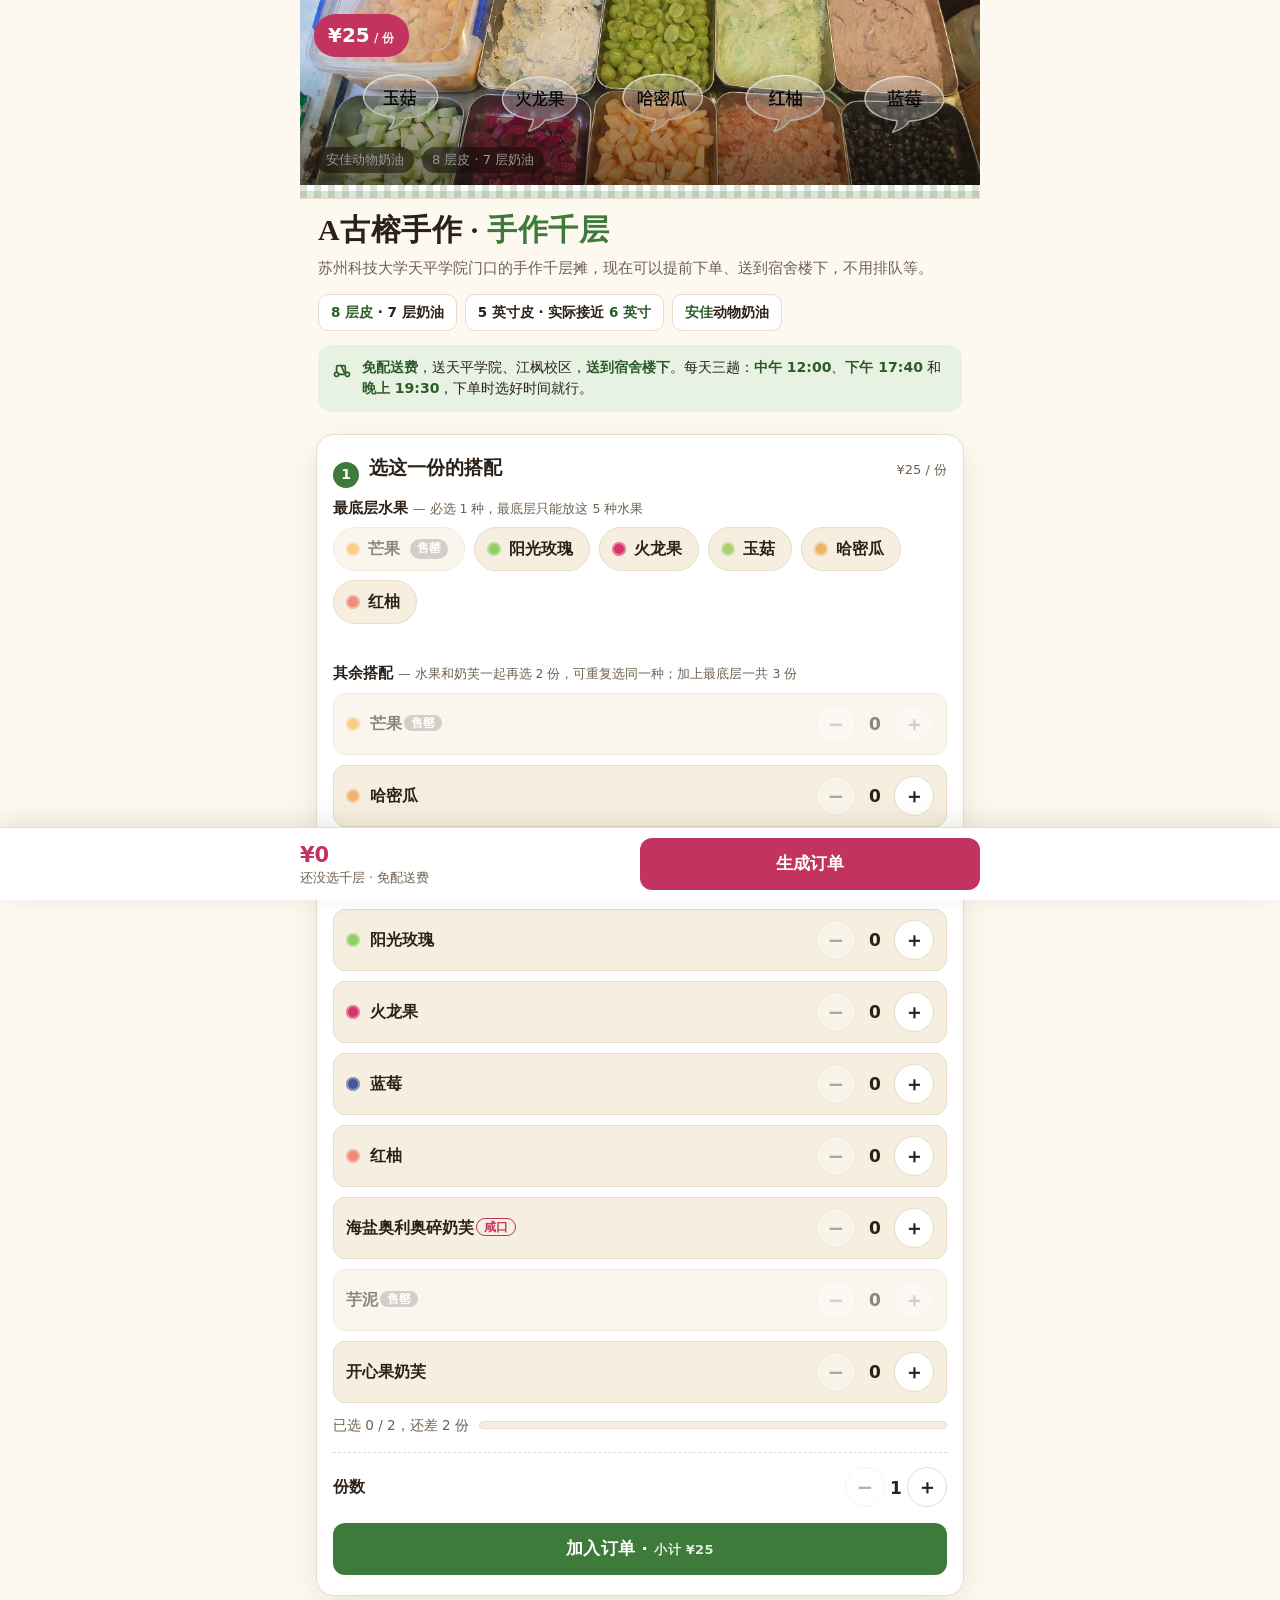
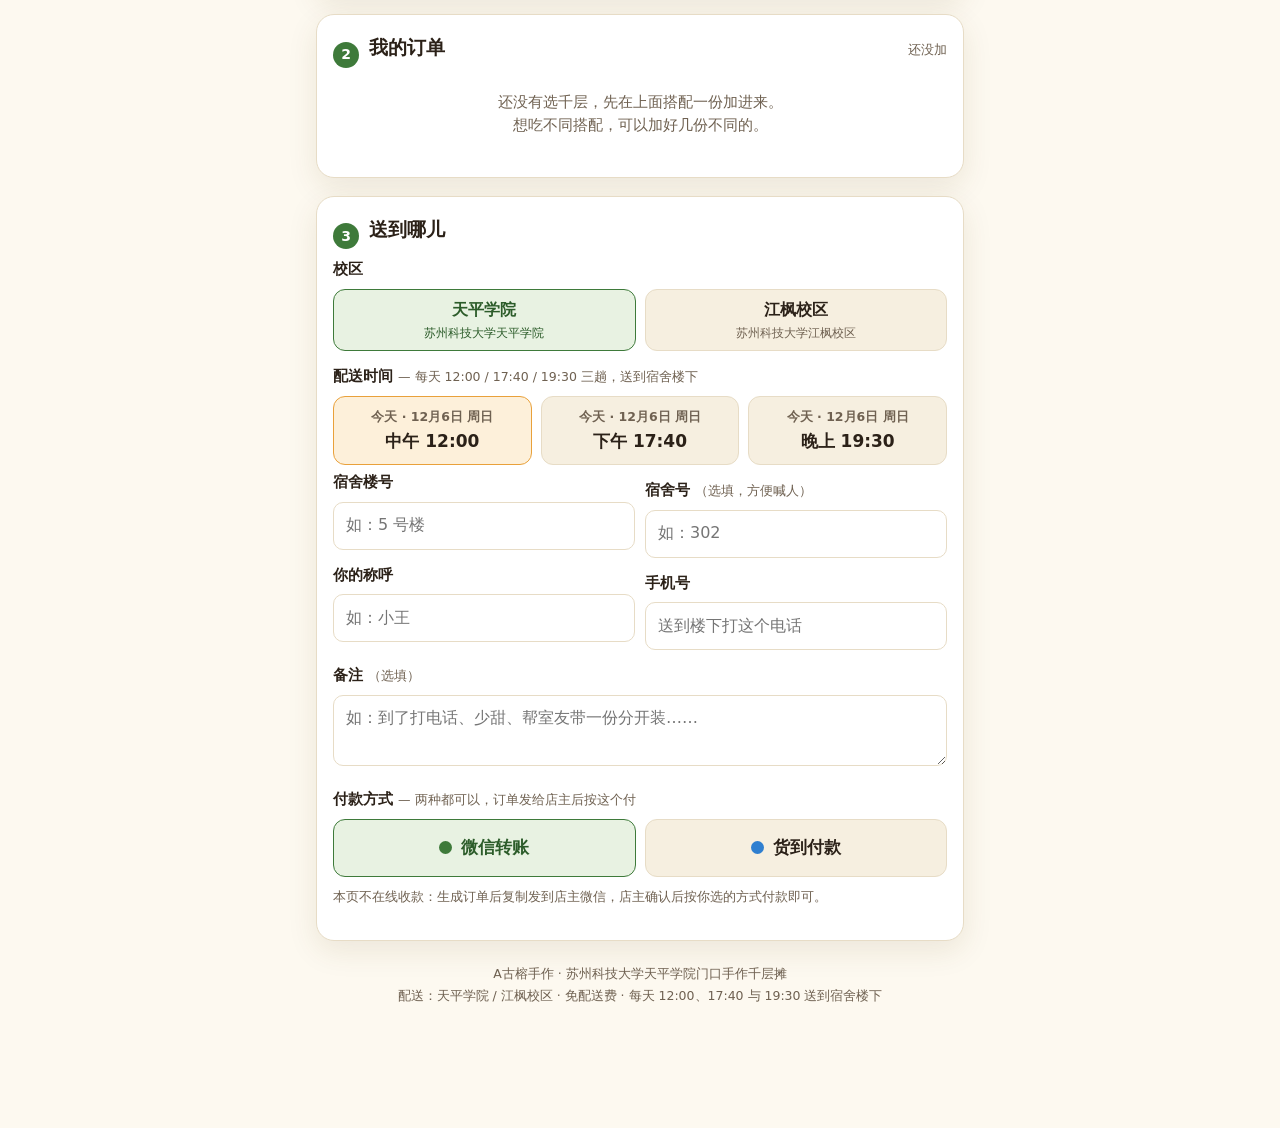
==== index.html @ adf157c0 "芋泥售罄" ====
<!doctype html>
<html lang="zh-CN">
<head>
<meta charset="utf-8" />
<meta name="viewport" content="width=device-width, initial-scale=1, viewport-fit=cover" />
<meta name="color-scheme" content="light dark" />
<link rel="icon" href="data:," />
<title>A古手作点餐</title>
<style>
:root{
--bg:#fdf9f0;
--surface:#ffffff;
--surface-2:#f6efe0;
--ink:#2b2118;
--ink-soft:#6f6151;
--line:#e7dcc6;
--green:#3e7a3a;
--green-deep:#2c5c2a;
--green-soft:#e8f2e2;
--gold:#e9a13b;
--gold-soft:#fdf0da;
--berry:#c2335f;
--danger:#c0392b;
--danger-soft:#fdecea;
--shadow:0 10px 30px rgba(90,64,20,.10);
--radius:14px;
}
@media (prefers-color-scheme: dark){
:root{
--bg:#171310;
--surface:#221c17;
--surface-2:#2a231c;
--ink:#f3ead9;
--ink-soft:#b8a88f;
--line:#3d332a;
--green:#7cb874;
--green-deep:#a5d69d;
--green-soft:#24351f;
--gold:#eeb154;
--gold-soft:#3a2d16;
--berry:#e56b92;
--danger:#ff8a7a;
--danger-soft:#3d1f1a;
--shadow:0 10px 30px rgba(0,0,0,.45);
}
}
*{box-sizing:border-box}
html{scroll-behavior:smooth}
body{
margin:0;background:var(--bg);color:var(--ink);
font-family:"PingFang SC","Hiragino Sans GB","Microsoft YaHei",system-ui,-apple-system,"Segoe UI",sans-serif;
line-height:1.55;-webkit-font-smoothing:antialiased;
}
button,[role="button"],select,input,textarea{font:inherit;color:inherit}
button,[role="button"],select,input:not([type="checkbox"],[type="radio"]){min-height:2.75rem}
.wrap{max-width:680px;margin:0 auto;padding:0 16px 120px}

/* ---------- Hero ---------- */
.hero{margin:0 -16px 0;position:relative}
.hero img{display:block;width:100%;height:185px;object-fit:cover;object-position:center 62%}
.hero .shade{position:absolute;inset:auto 0 0 0;height:120px;background:linear-gradient(to top,rgba(20,14,6,.55),transparent)}
.hero .price-tag{
position:absolute;top:14px;left:14px;background:var(--berry);color:#fff;
font-weight:800;font-size:20px;padding:6px 14px;border-radius:999px;box-shadow:var(--shadow);
}
.hero .price-tag small{font-size:12px;font-weight:600;opacity:.9}
.hero figcaption{
position:absolute;left:16px;right:16px;bottom:12px;color:#fff;font-size:13px;
display:flex;gap:8px;flex-wrap:wrap;
}
.hero figcaption span{background:rgba(20,14,6,.55);padding:3px 10px;border-radius:999px;backdrop-filter:blur(2px)}
.gingham{
height:14px;margin:0 -16px;
background:
repeating-linear-gradient(0deg,rgba(62,122,58,.20) 0 7px,transparent 7px 14px),
repeating-linear-gradient(90deg,rgba(62,122,58,.20) 0 7px,transparent 7px 14px),
var(--surface);
border-bottom:1px solid var(--line);
}
@media (prefers-color-scheme: dark){
.gingham{background:
repeating-linear-gradient(0deg,rgba(124,184,116,.16) 0 7px,transparent 7px 14px),
repeating-linear-gradient(90deg,rgba(124,184,116,.16) 0 7px,transparent 7px 14px),
var(--surface)}
}
.title-block{padding:12px 2px 4px}
h1{
margin:0;font-size:30px;letter-spacing:.02em;line-height:1.25;
font-family:"Songti SC","STSong","Noto Serif SC",serif;font-weight:900;
}
h1 .accent{color:var(--green)}
.subtitle{margin:8px 0 0;color:var(--ink-soft);font-size:15px}
.spec-row{display:flex;flex-wrap:wrap;gap:8px;margin-top:14px}
.spec{
background:var(--surface);border:1px solid var(--line);border-radius:10px;
padding:7px 12px;font-size:13.5px;font-weight:600;
}
.spec b{color:var(--green-deep)}
.delivery-note{
margin-top:14px;background:var(--green-soft);border-radius:var(--radius);
padding:12px 14px;font-size:14px;display:flex;gap:10px;align-items:flex-start;
}
.delivery-note svg{flex:none;margin-top:2px}
.delivery-note b{color:var(--green-deep)}

/* ---------- Steps ---------- */
section.step{
background:var(--surface);border:1px solid var(--line);border-radius:18px;
padding:18px 16px 20px;margin-top:18px;box-shadow:var(--shadow);
}
.step-head{display:flex;align-items:baseline;gap:10px;margin-bottom:4px}
.step-no{
flex:none;width:26px;height:26px;border-radius:50%;background:var(--green);color:#fff;
font-size:14px;font-weight:800;display:inline-flex;align-items:center;justify-content:center;
transform:translateY(5px);
}
@media (prefers-color-scheme: dark){.step-no{color:#14210f}}
h2{margin:0;font-size:19px;font-weight:800}
.step-head .hint{margin-left:auto;font-size:13px;color:var(--ink-soft);white-space:nowrap}
.step-head .hint.done{color:var(--green-deep);font-weight:700}
.step-desc{margin:2px 0 12px;color:var(--ink-soft);font-size:13.5px}

.chip-grid{display:flex;flex-wrap:wrap;gap:9px}
.chip{
display:inline-flex;align-items:center;gap:8px;min-height:44px;
padding:8px 16px 8px 12px;border-radius:999px;cursor:pointer;
background:var(--surface-2);border:1.5px solid var(--line);
font-size:15.5px;font-weight:600;transition:border-color.15s,background.15s;
}
.chip .dot{width:14px;height:14px;border-radius:50%;flex:none;box-shadow:inset 0 0 0 2px rgba(255,255,255,.35)}
.naifu-row .dot{width:14px;height:14px;border-radius:50%;flex:none;box-shadow:inset 0 0 0 2px rgba(255,255,255,.35)}
#builder .field + .field{margin-top:38px}
.chip[aria-pressed="true"]{background:var(--green-soft);border-color:var(--green);color:var(--green-deep)}
.chip:focus-visible,.seg button:focus-visible,.slot-card:focus-visible,.pay-card:focus-visible{outline:2.5px solid var(--gold);outline-offset:2px}

.naifu-list{display:flex;flex-direction:column;gap:10px}
.naifu-row{
display:flex;align-items:center;gap:10px;background:var(--surface-2);
border:1px solid var(--line);border-radius:12px;padding:10px 12px;
}
.naifu-row .nm{font-size:15.5px;font-weight:700}
.naifu-row .tag{
font-size:11.5px;font-weight:700;color:var(--berry);border:1px solid var(--berry);
border-radius:999px;padding:1px 7px;margin-left:2px;vertical-align:2px;
}
.naifu-row.sold-out{opacity:.55}
.naifu-row .soldout-tag{
font-size:11.5px;font-weight:700;color:#fff;background:#b0a89c;
border-radius:999px;padding:1px 7px;margin-left:2px;vertical-align:2px;
}
.chip.sold-out{opacity:.55;cursor:not-allowed}
.chip .soldout-tag{
font-size:11.5px;font-weight:700;color:#fff;background:#b0a89c;
border-radius:999px;padding:1px 7px;margin-left:2px;vertical-align:2px;
}
.naifu-row .stepper{margin-left:auto;display:flex;align-items:center;gap:4px}
.stepper button{
width:40px;height:40px;min-height:40px;border-radius:50%;border:1.5px solid var(--line);
background:var(--surface);font-size:20px;font-weight:700;line-height:1;cursor:pointer;
display:inline-flex;align-items:center;justify-content:center;padding:0;
}
.stepper button:not(:disabled):active{background:var(--green-soft)}
.stepper button:disabled{opacity:.35;cursor:not-allowed}
.stepper .cnt{min-width:30px;text-align:center;font-size:17px;font-weight:800}
.naifu-progress{display:flex;align-items:center;gap:10px;margin-top:12px;font-size:13.5px;color:var(--ink-soft)}
.naifu-progress .bar{flex:1;height:8px;border-radius:99px;background:var(--surface-2);border:1px solid var(--line);overflow:hidden}
.naifu-progress .bar i{display:block;height:100%;width:0;background:var(--green);transition:width.2s}
.naifu-progress.done{color:var(--green-deep);font-weight:700}

.qty-row{display:flex;align-items:center;gap:12px;margin-top:16px;padding-top:14px;border-top:1px dashed var(--line)}
.qty-row .lbl{font-size:15.5px;font-weight:700}
.qty-row .stepper{margin-left:auto}
.add-btn{
width:100%;margin-top:16px;min-height:52px;border:none;border-radius:12px;cursor:pointer;
background:var(--green);color:#fff;font-size:16.5px;font-weight:800;letter-spacing:.02em;
}
@media (prefers-color-scheme: dark){.add-btn{color:#14210f}}
.add-btn:active{filter:brightness(.94)}
.add-btn .sub{font-size:13px;font-weight:600;opacity:.85}

/* cart */
.cart-empty{color:var(--ink-soft);font-size:14.5px;text-align:center;padding:14px 0 6px}
.cart-item{border:1px solid var(--line);border-radius:12px;padding:12px 12px 10px;margin-top:10px;background:var(--surface-2)}
.cart-item .ci-top{display:flex;gap:8px;align-items:flex-start}
.cart-item .ci-name{font-weight:800;font-size:15.5px}
.cart-item .ci-price{margin-left:auto;font-weight:800;color:var(--berry);white-space:nowrap}
.cart-item .ci-detail{font-size:13.5px;color:var(--ink-soft);margin-top:3px}
.cart-item .ci-detail b{color:var(--ink);font-weight:600}
.cart-item .ci-actions{display:flex;align-items:center;gap:6px;margin-top:10px}
.cart-item .stepper button{width:36px;height:36px;min-height:36px;font-size:18px}
.cart-item .stepper .cnt{min-width:26px;font-size:15px}
.remove-btn{
margin-left:auto;background:none;border:none;color:var(--danger);font-size:14px;font-weight:600;
cursor:pointer;min-height:40px;padding:4px 8px;
}
.cart-total{
display:flex;justify-content:space-between;align-items:baseline;margin-top:14px;
padding-top:12px;border-top:1px dashed var(--line);font-size:15px;
}
.cart-total .amt{font-size:22px;font-weight:900;color:var(--berry)}
.cart-total .free{font-size:12.5px;color:var(--green-deep);font-weight:700}

/* delivery form */
.field{margin-top:14px}
.field:first-of-type{margin-top:6px}
.field label,.field .flabel{display:block;font-size:14.5px;font-weight:700;margin-bottom:8px}
.field label .opt,.field .flabel .opt{color:var(--ink-soft);font-weight:500;font-size:12.5px}
.seg{display:grid;grid-template-columns:1fr 1fr;gap:9px}
.seg button{
min-height:52px;border-radius:12px;border:1.5px solid var(--line);background:var(--surface-2);
font-size:16px;font-weight:700;cursor:pointer;padding:8px 6px;
}
.seg button .small{display:block;font-size:12px;font-weight:500;color:var(--ink-soft);margin-top:1px}
.seg button[aria-pressed="true"]{background:var(--green-soft);border-color:var(--green);color:var(--green-deep)}
.seg button[aria-pressed="true"] .small{color:var(--green-deep)}
.slot-grid{display:grid;grid-template-columns:repeat(3,1fr);gap:9px}
@media (max-width:430px){.slot-grid{grid-template-columns:1fr 1fr}}
.slot-card{
border:1.5px solid var(--line);background:var(--surface-2);border-radius:12px;cursor:pointer;
padding:10px 8px;min-height:64px;text-align:center;
}
.slot-card .d{display:block;font-size:12.5px;color:var(--ink-soft);font-weight:600}
.slot-card .t{display:block;font-size:17px;font-weight:800;margin-top:2px}
.slot-card[aria-pressed="true"]{background:var(--gold-soft);border-color:var(--gold);color:var(--ink)}
.slot-card[aria-pressed="true"] .d{color:var(--ink-soft)}
.two-col{display:grid;grid-template-columns:1fr 1fr;gap:10px}
@media (max-width:430px){.two-col{grid-template-columns:1fr}}
input[type="text"],input[type="tel"],textarea{
width:100%;border:1.5px solid var(--line);border-radius:10px;background:var(--surface);
padding:10px 12px;font-size:16px;min-height:48px;
}
textarea{min-height:64px;resize:vertical}
input:focus,textarea:focus{outline:2.5px solid var(--gold);outline-offset:1px;border-color:var(--gold)}
.pay-grid{display:grid;grid-template-columns:1fr 1fr;gap:9px}
.pay-card{
border:1.5px solid var(--line);background:var(--surface-2);border-radius:12px;cursor:pointer;
min-height:58px;display:flex;align-items:center;justify-content:center;gap:9px;
font-size:16.5px;font-weight:800;padding:10px 6px;
}
.pay-card .pdot{width:13px;height:13px;border-radius:50%;flex:none}
.pay-card[aria-pressed="true"]{border-color:var(--green);background:var(--green-soft);color:var(--green-deep)}
.pay-note{margin-top:10px;font-size:13px;color:var(--ink-soft)}

.error{
display:none;margin-top:12px;background:var(--danger-soft);color:var(--danger);
border-radius:10px;padding:10px 12px;font-size:14px;font-weight:600;
}
.error.show{display:block}

/* ---------- Sticky bar ---------- */
.sticky-bar{
position:fixed;left:0;right:0;bottom:0;z-index:20;
background:var(--surface);border-top:1px solid var(--line);
padding:10px 16px calc(10px + env(safe-area-inset-bottom));
box-shadow:0 -6px 24px rgba(60,40,10,.10);
}
.sticky-in{max-width:680px;margin:0 auto;display:flex;align-items:center;gap:14px}
.sticky-in .sum{line-height:1.3}
.sticky-in .sum .amt{font-size:21px;font-weight:900;color:var(--berry)}
.sticky-in .sum .cnt{font-size:12.5px;color:var(--ink-soft);display:block}
.order-btn{
margin-left:auto;flex:1;max-width:340px;min-height:52px;border:none;border-radius:12px;cursor:pointer;
background:var(--berry);color:#fff;font-size:16.5px;font-weight:800;
}
.order-btn:active{filter:brightness(.93)}

/* ---------- Result ---------- */
.result{
display:none;margin-top:18px;background:var(--surface);border:2px solid var(--green);
border-radius:18px;padding:18px 16px 20px;box-shadow:var(--shadow);
}
.result.show{display:block}
.result h2{color:var(--green-deep)}
.result .ok-line{font-size:14.5px;color:var(--ink-soft);margin:6px 0 12px}
.result .ok-line b{color:var(--ink)}
.order-text{
width:100%;border:1.5px dashed var(--line);border-radius:12px;background:var(--surface-2);
padding:14px;font-size:14.5px;line-height:1.7;white-space:pre-wrap;word-break:break-all;
font-family:inherit;min-height:200px;
}
.copy-btn{
width:100%;margin-top:14px;min-height:52px;border:none;border-radius:12px;cursor:pointer;
background:var(--green);color:#fff;font-size:16.5px;font-weight:800;
}
@media (prefers-color-scheme: dark){.copy-btn{color:#14210f}}
.copy-btn.copied{background:var(--green-deep)}
.again-btn{
width:100%;margin-top:9px;min-height:48px;border-radius:12px;cursor:pointer;
background:none;border:1.5px solid var(--line);font-size:15px;font-weight:700;color:var(--ink-soft);
}
.toast{
position:fixed;left:50%;bottom:96px;transform:translateX(-50%) translateY(16px);z-index:40;
background:var(--ink);color:var(--bg);font-size:14.5px;font-weight:700;
padding:10px 20px;border-radius:999px;opacity:0;pointer-events:none;transition:opacity.2s,transform.2s;
max-width:88vw;text-align:center;
}
.toast.show{opacity:1;transform:translateX(-50%) translateY(0)}
footer{margin-top:22px;text-align:center;color:var(--ink-soft);font-size:12.5px;line-height:1.8}
</style>
</head>
<body>
<div class="wrap">
<!-- Hero -->
<figure class="hero" style="margin-top:0">
<img src="[data-uri]" alt="摊位上的水果和三种奶芙：芒果、哈密瓜、玉菇、阳光玫瑰、火龙果、蓝莓、红柚，以及海盐奥利奥碎奶芙、芋泥、开心果奶芙" />
<span class="price-tag">¥25<small> / 份</small></span>
<figcaption>
<span>安佳动物奶油</span><span>8 层皮 · 7 层奶油</span>
</figcaption>
<div class="shade"></div>
</figure>
<div class="gingham" aria-hidden="true"></div>

<div class="title-block">
<h1>A古榕手作 · <span class="accent">手作千层</span></h1>
<p class="subtitle">苏州科技大学天平学院门口的手作千层摊，现在可以提前下单、送到宿舍楼下，不用排队等。</p>
<div class="spec-row">
<span class="spec"><b>8 层皮</b> · 7 层奶油</span>
<span class="spec">5 英寸皮 · 实际接近 <b>6 英寸</b></span>
<span class="spec"><b>安佳</b>动物奶油</span>
</div>
<div class="delivery-note">
<svg width="20" height="20" viewBox="0 0 24 24" fill="none" stroke="var(--green-deep)" stroke-width="2" stroke-linecap="round" stroke-linejoin="round" aria-hidden="true"><path d="M5.5 21a2.5 2.5 0 1 0 0-5 2.5 2.5 0 0 0 0 5Zm13 0a2.5 2.5 0 1 0 0-5 2.5 2.5 0 0 0 0 5Z"/><path d="M8 18.5h7.5M5.5 16V9.5A1.5 1.5 0 0 1 7 8h4l3.5 8M11 8h3.2A1.8 1.8 0 0 1 16 9.8V16"/></svg>
<div><b>免配送费</b>，送天平学院、江枫校区，<b>送到宿舍楼下</b>。每天三趟：<b>中午 12:00</b>、<b>下午 17:40</b> 和 <b>晚上 19:30</b>，下单时选好时间就行。</div>
</div>
</div>

<!-- Step 1: build one -->
<section class="step" id="builder">
<div class="step-head">
<span class="step-no">1</span>
<h2>选这一份的搭配</h2>
<span class="hint" id="buildHint">¥25 / 份</span>
</div>

<div class="field">
<span class="flabel">最底层水果 <span class="opt">— 必选 1 种，最底层只能放这 5 种水果</span></span>
<div class="chip-grid" id="bottomGrid" role="group" aria-label="选择最底层水果"></div>
</div>

<div class="field">
<span class="flabel">其余搭配 <span class="opt">— 水果和奶芙一起再选 2 份，可重复选同一种；加上最底层一共 3 份</span></span>
<div class="naifu-list" id="pickList"></div>
<div class="naifu-progress" id="pickProgress">
<span id="pickProgressText">已选 0 / 2</span>
<span class="bar"><i id="pickBar"></i></span>
</div>
</div>

<div class="qty-row">
<span class="lbl">份数</span>
<div class="stepper">
<button type="button" id="qtyMinus" aria-label="减少份数">−</button>
<span class="cnt" id="qtyVal">1</span>
<button type="button" id="qtyPlus" aria-label="增加份数">＋</button>
</div>
</div>

<div class="error" id="buildError" role="alert"></div>
<button type="button" class="add-btn" id="addBtn">加入订单 · <span class="sub" id="addBtnPrice">小计 ¥25</span></button>
</section>

<!-- Step 2: cart -->
<section class="step" id="cartSection">
<div class="step-head">
<span class="step-no">2</span>
<h2>我的订单</h2>
<span class="hint" id="cartHint">还没加</span>
</div>
<div id="cartBody">
<p class="cart-empty">还没有选千层，先在上面搭配一份加进来。<br />想吃不同搭配，可以加好几份不同的。</p>
</div>
</section>

<!-- Step 3: delivery -->
<section class="step" id="deliverySection">
<div class="step-head">
<span class="step-no">3</span>
<h2>送到哪儿</h2>
</div>

<div class="field">
<span class="flabel">校区</span>
<div class="seg" id="campusSeg" role="group" aria-label="选择校区">
<button type="button" data-campus="天平学院" aria-pressed="true">天平学院<span class="small">苏州科技大学天平学院</span></button>
<button type="button" data-campus="江枫校区" aria-pressed="false">江枫校区<span class="small">苏州科技大学江枫校区</span></button>
</div>
</div>

<div class="field">
<span class="flabel">配送时间 <span class="opt">— 每天 12:00 / 17:40 / 19:30 三趟，送到宿舍楼下</span></span>
<div class="slot-grid" id="slotGrid" role="group" aria-label="选择配送时间"></div>
</div>

<div class="two-col">
<div class="field">
<label for="building">宿舍楼号</label>
<input type="text" id="building" inputmode="text" placeholder="如：5 号楼" autocomplete="off" />
</div>
<div class="field">
<label for="room">宿舍号 <span class="opt">（选填，方便喊人）</span></label>
<input type="text" id="room" inputmode="text" placeholder="如：302" autocomplete="off" />
</div>
</div>

<div class="two-col">
<div class="field">
<label for="buyerName">你的称呼</label>
<input type="text" id="buyerName" placeholder="如：小王" autocomplete="name" />
</div>
<div class="field">
<label for="phone">手机号</label>
<input type="tel" id="phone" inputmode="numeric" placeholder="送到楼下打这个电话" autocomplete="tel" maxlength="13" />
</div>
</div>

<div class="field">
<label for="remark">备注 <span class="opt">（选填）</span></label>
<textarea id="remark" placeholder="如：到了打电话、少甜、帮室友带一份分开装……"></textarea>
</div>

<div class="field">
<span class="flabel">付款方式 <span class="opt">— 两种都可以，订单发给店主后按这个付</span></span>
<div class="pay-grid" id="payGrid" role="group" aria-label="选择付款方式">
<button type="button" class="pay-card" data-pay="微信转账" aria-pressed="true"><span class="pdot" style="background:#3e7a3a"></span>微信转账</button>
<button type="button" class="pay-card" data-pay="货到付款" aria-pressed="false"><span class="pdot" style="background:#2f7fd0"></span>货到付款</button>
</div>
<p class="pay-note">本页不在线收款：生成订单后复制发到店主微信，店主确认后按你选的方式付款即可。</p>
</div>

<div class="error" id="orderError" role="alert"></div>
</section>

<!-- Result -->
<div class="result" id="resultPanel">
<div class="step-head">
<span class="step-no">✓</span>
<h2>订单生成好了</h2>
</div>
<p class="ok-line">点下面按钮<b>复制订单</b>，打开微信<b>粘贴发给店主</b>，店主确认后按你选的方式付款，订单就成立了。到点会送到你的宿舍楼下，留意电话。</p>
<textarea class="order-text" id="orderText" readonly aria-label="订单内容"></textarea>
<button type="button" class="copy-btn" id="copyBtn">复制订单，去微信发给店主</button>
<button type="button" class="again-btn" id="againBtn">再改改订单</button>
</div>

<footer>
A古榕手作 · 苏州科技大学天平学院门口手作千层摊<br />
配送：天平学院 / 江枫校区 · 免配送费 · 每天 12:00、17:40 与 19:30 送到宿舍楼下
</footer>
</div>

<!-- Sticky bar -->
<div class="sticky-bar">
<div class="sticky-in">
<div class="sum">
<span class="amt" id="stickyAmt">¥0</span>
<span class="cnt" id="stickyCnt">还没选千层 · 免配送费</span>
</div>
<button type="button" class="order-btn" id="orderBtn">生成订单</button>
</div>
</div>

<div class="toast" id="toast" role="status"></div>

<script>
(function(){
"use strict";
var PRICE = 25;
var FRUITS = [
{name:"芒果", color:"#f5a623", soldOut:true},
{name:"哈密瓜", color:"#f0b26b"},
{name:"玉菇", color:"#a9cf6e"},
{name:"阳光玫瑰", color:"#8fce62"},
{name:"火龙果", color:"#d6336c"},
{name:"蓝莓", color:"#46579e"},
{name:"红柚", color:"#f08a7a"}
];
var NAIFU = [
{name:"海盐奥利奥碎奶芙", tag:"咸口", soldOut:false},
{name:"芋泥", tag:"", soldOut:true},
{name:"开心果奶芙", tag:"", soldOut:false}
];

var BOTTOM_FRUITS = ["芒果","阳光玫瑰","火龙果","玉菇","哈密瓜","红柚"];
var ITEMS = FRUITS.concat(NAIFU.map(function(n){ return {name:n.name, tag:n.tag, soldOut:n.soldOut}; }));

var state = {
bottom: null, // bottom-layer fruit; only the 6 BOTTOM_FRUITS allowed
picks: ITEMS.map(function(){ return 0; }), // counts per ITEMS index; 2 more picks above the bottom layer (3 total per cake)
qty: 1,
cart: [], // {bottom, picks:[counts], qty}
campus: "天平学院",
slot: null,
pay: "微信转账"
};

function $(id){ return document.getElementById(id);}
function picksTotal(){ return state.picks.reduce(function(a,b){return a+b;},0);}
function cartCount(){ return state.cart.reduce(function(a,it){return a+it.qty;},0);}
function cartTotal(){ return cartCount()*PRICE;}

var toastTimer = null;
function toast(msg){
var t = $("toast"); t.textContent = msg; t.classList.add("show");
clearTimeout(toastTimer);
toastTimer = setTimeout(function(){ t.classList.remove("show");}, 2200);
}
function showError(el, msg){
el.textContent = msg; el.classList.add("show");
}
function hideError(el){ el.classList.remove("show");}

/* ---------- Bottom layer: single choice, 6 fruits only ---------- */
var bottomGrid = $("bottomGrid");
BOTTOM_FRUITS.forEach(function(name){
var f = null;
FRUITS.forEach(function(x){ if (x.name === name) f = x;});
var b = document.createElement("button");
b.type = "button"; b.className = "chip" + (f.soldOut? " sold-out": ""); b.setAttribute("aria-pressed","false");
if (f.soldOut){ b.disabled = true; }
b.innerHTML = '<span class="dot" style="background:'+f.color+'"></span>' + name + (f.soldOut? ' <span class="soldout-tag">售罄</span>': '');
b.addEventListener("click", function(){
state.bottom = name;
bottomGrid.querySelectorAll(".chip").forEach(function(c){ c.setAttribute("aria-pressed","false");});
b.setAttribute("aria-pressed","true");
hideError($("buildError"));
});
bottomGrid.appendChild(b);
});

/* ---------- Remaining picks: fruits + creams together, 2 more ---------- */
var pickList = $("pickList");
var pickCntEls = [];
ITEMS.forEach(function(it, i){
var row = document.createElement("div");
row.className = "naifu-row" + (it.soldOut? " sold-out": "");
var lead = it.color? '<span class="dot" style="background:'+it.color+'"></span>': '';
var tag = (it.tag? '<span class="tag">'+it.tag+'</span>': '') + (it.soldOut? '<span class="soldout-tag">售罄</span>': '');
row.innerHTML =
lead + '<span class="nm">'+ it.name + tag + '</span>' +
'<span class="stepper">' +
'<button type="button" aria-label="减少'+it.name+'">−</button>' +
'<span class="cnt">0</span>' +
'<button type="button" aria-label="增加'+it.name+'">＋</button>' +
'</span>';
var minus = row.querySelectorAll("button")[0];
var plus = row.querySelectorAll("button")[1];
var cnt = row.querySelector(".cnt");
pickCntEls.push({cnt:cnt, minus:minus, plus:plus});
minus.addEventListener("click", function(){
if (state.picks[i] > 0){ state.picks[i]--; refreshPicks(); hideError($("buildError"));}
});
plus.addEventListener("click", function(){
if (!it.soldOut && picksTotal() < 2){ state.picks[i]++; refreshPicks(); hideError($("buildError"));}
});
pickList.appendChild(row);
});
function refreshPicks(){
var total = picksTotal();
pickCntEls.forEach(function(o, i){
o.cnt.textContent = state.picks[i];
o.minus.disabled = state.picks[i] <= 0;
o.plus.disabled = total >= 2 || !!ITEMS[i].soldOut;
});
$("pickBar").style.width = (total/2*100) + "%";
var pt = $("pickProgressText");
var wrap = $("pickProgress");
if (total === 2){
pt.textContent = "已选满 2 份 ✓ 加上最底层一共 3 份";
wrap.classList.add("done");
} else {
pt.textContent = "已选 " + total + " / 2，还差 " + (2-total) + " 份";
wrap.classList.remove("done");
}
refreshAddBtn();
}

/* ---------- Qty ---------- */
function refreshQty(){
$("qtyVal").textContent = state.qty;
$("qtyMinus").disabled = state.qty <= 1;
$("qtyPlus").disabled = state.qty >= 20;
refreshAddBtn();
}
function refreshAddBtn(){
$("addBtnPrice").textContent = "小计 ¥" + (state.qty*PRICE);
}
$("qtyMinus").addEventListener("click", function(){ if(state.qty>1){ state.qty--; refreshQty();}});
$("qtyPlus").addEventListener("click", function(){ if(state.qty<20){ state.qty++; refreshQty();}});

/* ---------- Add to cart ---------- */
$("addBtn").addEventListener("click", function(){
if (!state.bottom){
showError($("buildError"), "先选最底层的水果：最底层只能放阳光玫瑰、火龙果、玉菇、哈密瓜、红柚这 5 种。");
$("builder").scrollIntoView({behavior:"smooth", block:"start"});
return;
}
if (picksTotal() !== 2){
showError($("buildError"), "水果和奶芙一共选 3 份：最底层算 1 份，其余搭配还要再选 " + (2 - picksTotal()) + " 份（可以重复选同一种）。");
return;
}
hideError($("buildError"));
state.cart.push({ bottom: state.bottom, picks: state.picks.slice(), qty: state.qty});
// reset builder
state.bottom = null;
bottomGrid.querySelectorAll(".chip").forEach(function(c){ c.setAttribute("aria-pressed","false");});
state.picks = ITEMS.map(function(){ return 0;});
state.qty = 1;
refreshPicks(); refreshQty();
renderCart();
toast("已加入订单，一共 " + cartCount() + " 份");
});

/* ---------- Cart render ---------- */
function picksSummary(counts){
var parts = [];
counts.forEach(function(c, i){ if (c>0) parts.push(ITEMS[i].name + " ×" + c);});
return parts.join("、");
}
function renderCart(){
var body = $("cartBody");
var n = cartCount();
$("cartHint").textContent = n? (n + " 份 · ¥" + cartTotal()): "还没加";
$("cartHint").classList.toggle("done", n>0);
if (!state.cart.length){
body.innerHTML = '<p class="cart-empty">还没有选千层，先在上面搭配一份加进来。<br />想吃不同搭配，可以加好几份不同的。</p>';
} else {
body.innerHTML = "";
state.cart.forEach(function(it, idx){
var div = document.createElement("div");
div.className = "cart-item";
div.innerHTML =
'<div class="ci-top"><span class="ci-name">手作千层</span><span class="ci-price">¥' + (it.qty*PRICE) + '</span></div>' +
'<div class="ci-detail">最底层：<b>' + it.bottom + '</b></div>' +
'<div class="ci-detail">其余搭配：<b>' + picksSummary(it.picks) + '</b></div>' +
'<div class="ci-actions"><span class="stepper">' +
'<button type="button" aria-label="减少份数">−</button><span class="cnt">' + it.qty + '</span><button type="button" aria-label="增加份数">＋</button>' +
'</span><button type="button" class="remove-btn">删除</button></div>';
var btns = div.querySelectorAll(".stepper button");
btns[0].addEventListener("click", function(){
if (it.qty > 1){ it.qty--;} else { state.cart.splice(idx,1);}
renderCart();
});
btns[1].addEventListener("click", function(){ if (it.qty < 20){ it.qty++; renderCart();}});
div.querySelector(".remove-btn").addEventListener("click", function(){
state.cart.splice(idx,1); renderCart(); toast("已删除这一份");
});
body.appendChild(div);
});
var tot = document.createElement("div");
tot.className = "cart-total";
tot.innerHTML = '<span>合计 ' + n + ' 份 <span class="free">· 免配送费</span></span><span class="amt">¥' + cartTotal() + '</span>';
body.appendChild(tot);
}
$("stickyAmt").textContent = "¥" + cartTotal();
$("stickyCnt").textContent = n? (n + " 份千层 · 免配送费"): "还没选千层 · 免配送费";
}

/* ---------- Campus / pay segmented ---------- */
function wireToggle(containerId, attr, cb){
var box = $(containerId);
box.querySelectorAll("button").forEach(function(b){
b.addEventListener("click", function(){
box.querySelectorAll("button").forEach(function(x){ x.setAttribute("aria-pressed","false");});
b.setAttribute("aria-pressed","true");
cb(b.getAttribute(attr));
hideError($("orderError"));
});
});
}
wireToggle("campusSeg", "data-campus", function(v){ state.campus = v;});
wireToggle("payGrid", "data-pay", function(v){ state.pay = v;});

/* ---------- Delivery slots: next 12:00 / 17:40 / 19:30 ---------- */
var WEEK = ["周日","周一","周二","周三","周四","周五","周六"];
function buildSlots(){
var now = new Date();
var slots = [];
for (var d = 0; d < 3 && slots.length < 3; d++){
[{h:12,m:0,t:"中午 12:00"},{h:17,m:40,t:"下午 17:40"},{h:19,m:30,t:"晚上 19:30"}].forEach(function(o){
if (slots.length >= 3) return;
var dt = new Date(now.getFullYear(), now.getMonth(), now.getDate()+d, o.h, o.m, 0);
if (dt.getFullYear()===2026 && dt.getMonth()===10 && dt.getDate()===21 && o.h===12) return; // 11月21日中午 12:00 暂停一趟，22日起自动恢复
if (dt > now){
var dayLabel = d===0? "今天": (d===1? "明天": "后天");
slots.push({
date: dt,
dayLabel: dayLabel,
dateText: (dt.getMonth()+1) + "月" + dt.getDate() + "日 " + WEEK[dt.getDay()],
time: o.t
});
}
});
}
return slots;
}
var slotGrid = $("slotGrid");
var slots = buildSlots();
slots.forEach(function(s, i){
var b = document.createElement("button");
b.type = "button"; b.className = "slot-card";
b.setAttribute("aria-pressed", i===0? "true": "false");
b.innerHTML = '<span class="d">' + s.dayLabel + ' · ' + s.dateText + '</span><span class="t">' + s.time + '</span>';
b.addEventListener("click", function(){
slotGrid.querySelectorAll(".slot-card").forEach(function(x){ x.setAttribute("aria-pressed","false");});
b.setAttribute("aria-pressed","true");
state.slot = s;
});
slotGrid.appendChild(b);
});
state.slot = slots[0];

/* 11月21日中午暂停提示：11月22日 0 点后自动消失 */
if (new Date() < new Date(2026, 10, 22)){
var n = document.createElement("div");
n.className = "step-desc";
n.style.marginTop = "6px";
n.textContent = "11月21日（周六）中午 12:00 暂停一趟，当天只有 17:40、19:30；11月22日起恢复三趟。";
slotGrid.parentNode.insertBefore(n, slotGrid.nextSibling);
}

/* ---------- Generate order ---------- */
function buildOrderText(info){
var lines = [];
lines.push("");
state.cart.forEach(function(it, i){
lines.push((i+1) + ". 最底层：" + it.bottom + "｜其余搭配：" + picksSummary(it.picks) + "｜×" + it.qty + "份");
});
lines.push("合计：" + cartCount() + " 份 ¥" + cartTotal() + "（免配送费）");
lines.push("校区：" + info.campus);
lines.push("宿舍：" + info.building + (info.room? " " + info.room: "") + "（送到楼下）");
lines.push("配送：" + info.slot.dateText + " " + info.slot.time);
lines.push("称呼：" + info.name);
lines.push("电话：" + info.phone);
lines.push("付款：" + info.pay);
if (info.remark) lines.push("备注：" + info.remark);
return lines.join("\n");
}

$("orderBtn").addEventListener("click", function(){
var err = $("orderError");
if (!state.cart.length){
showError(err, "订单还是空的，先在第 1 步搭配一份千层加入订单。");
$("builder").scrollIntoView({behavior:"smooth", block:"start"});
return;
}
var building = $("building").value.trim();
var room = $("room").value.trim();
var name = $("buyerName").value.trim();
var phone = $("phone").value.replace(/[\s-]/g,"");
var remark = $("remark").value.trim();
if (!building){ showError(err, "填一下宿舍楼号（如 5 号楼），送到楼下要按楼号找你。"); $("deliverySection").scrollIntoView({behavior:"smooth"}); $("building").focus(); return;}
if (!name){ showError(err, "填一下你的称呼，到了楼下好喊你。"); $("buyerName").focus(); return;}
if (!/^1\d{10}$/.test(phone)){ showError(err, "手机号好像不对，填 11 位手机号，送到楼下会打这个电话。"); $("phone").focus(); return;}
hideError(err);
var text = buildOrderText({
campus: state.campus, building: building, room: room,
name: name, phone: phone, remark: remark,
slot: state.slot, pay: state.pay
});
$("orderText").value = text;
var rp = $("resultPanel");
rp.classList.add("show");
var cb = $("copyBtn");
cb.textContent = "复制订单，去微信发给店主";
cb.classList.remove("copied");
rp.scrollIntoView({behavior:"smooth", block:"start"});
});

/* ---------- Copy ---------- */
$("copyBtn").addEventListener("click", function(){
var ta = $("orderText");
var btn = $("copyBtn");
function done(){
btn.textContent = "已复制 ✓ 粘贴发给店主就行";
btn.classList.add("copied");
toast("订单已复制，去微信粘贴发送");
}
if (navigator.clipboard && navigator.clipboard.writeText){
navigator.clipboard.writeText(ta.value).then(done, function(){
ta.focus(); ta.select();
try { document.execCommand("copy"); done();}
catch(e){ toast("复制没成功，长按订单文字手动复制");}
});
} else {
ta.focus(); ta.select();
try { document.execCommand("copy"); done();}
catch(e){ toast("复制没成功，长按订单文字手动复制");}
}
});

$("againBtn").addEventListener("click", function(){
$("resultPanel").classList.remove("show");
$("cartSection").scrollIntoView({behavior:"smooth", block:"start"});
});

refreshPicks();
refreshQty();
renderCart();
})();
</script>
</body>
</html>
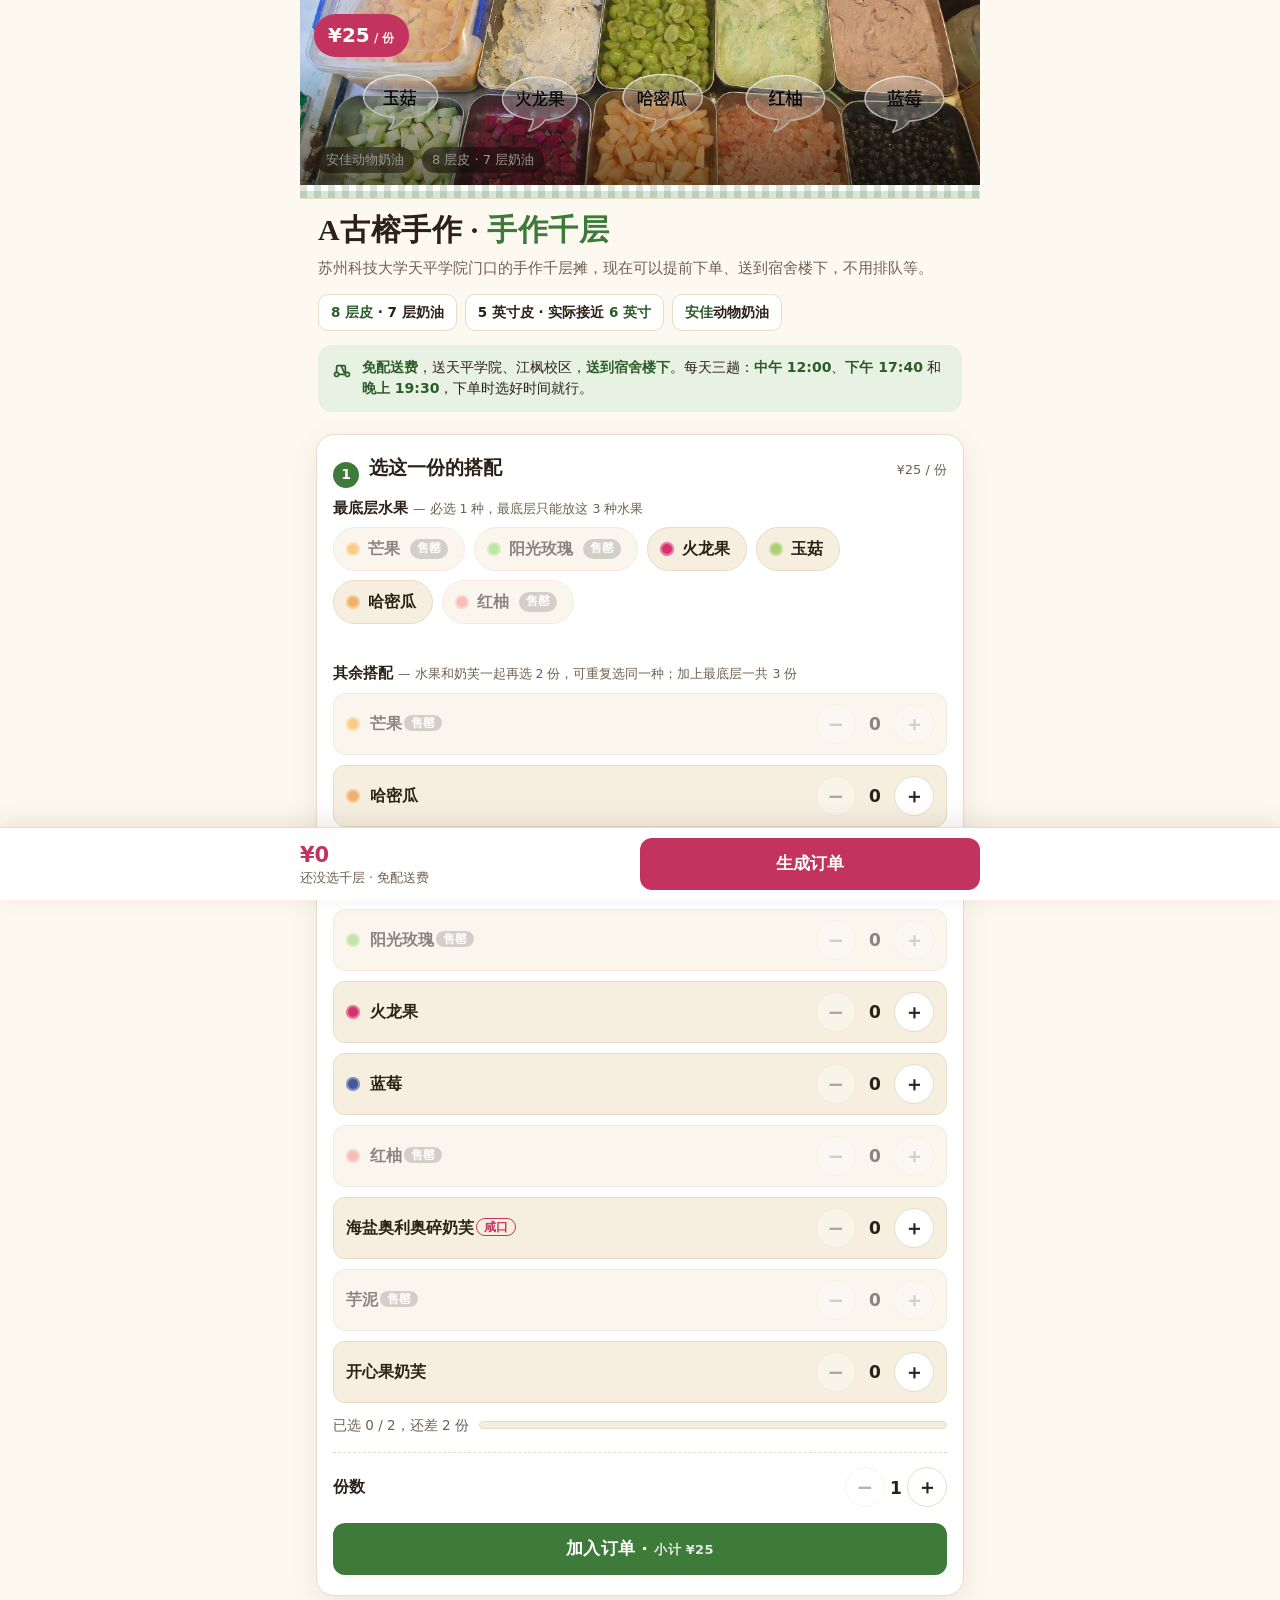
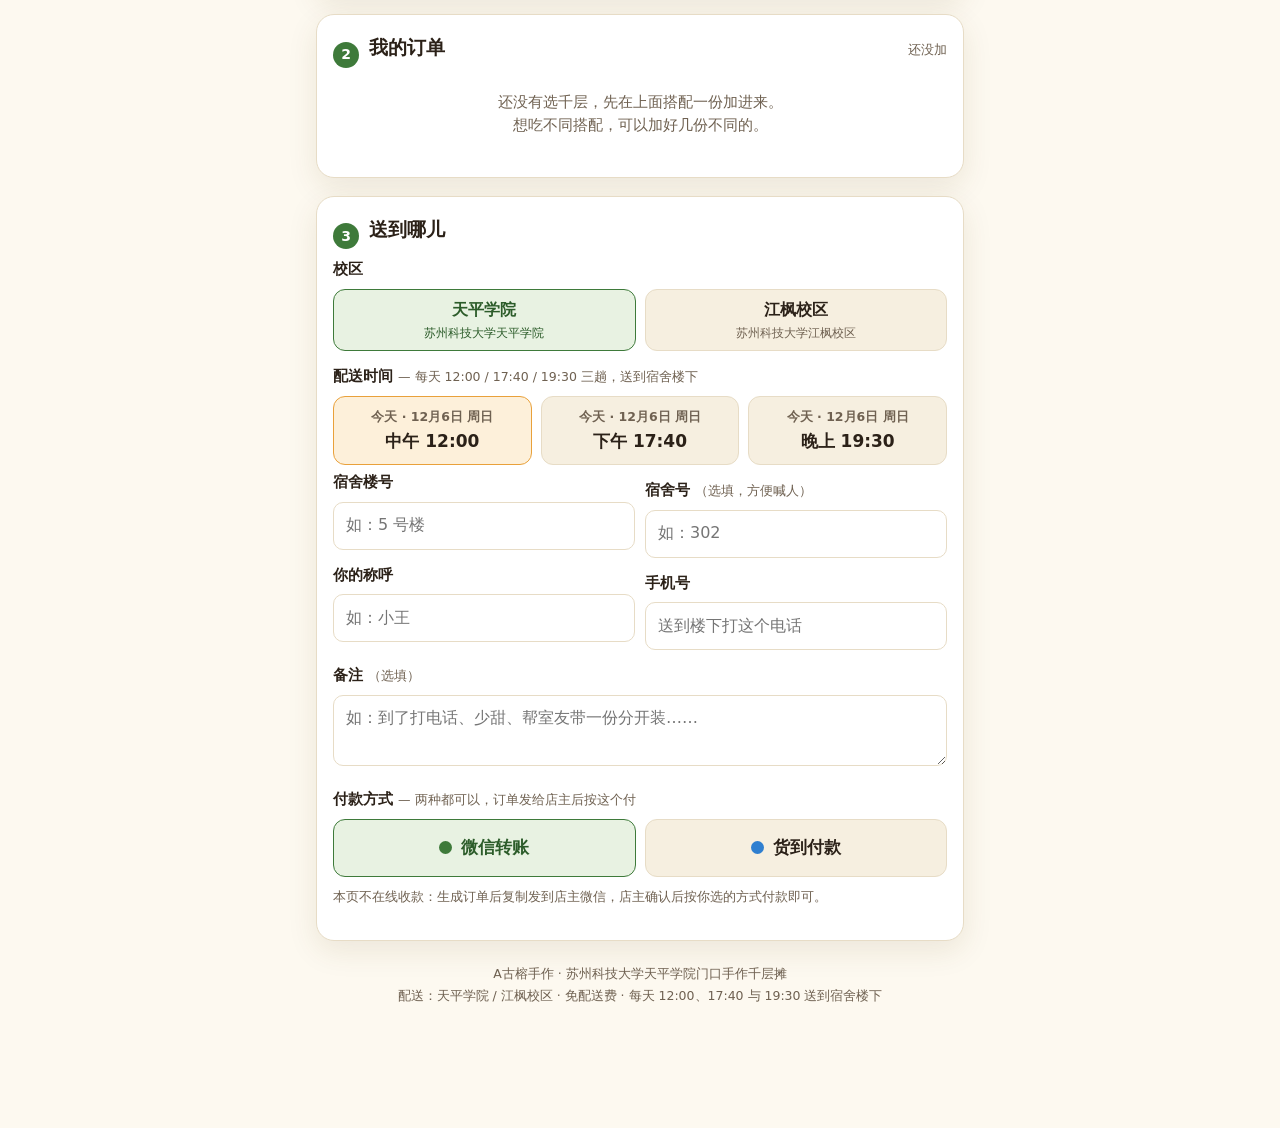
==== commit ff24556f: "阳光玫瑰、红柚售罄" ====
--- a/index.html
+++ b/index.html
@@ -334,7 +334,7 @@
 </div>
 
 <div class="field">
-<span class="flabel">最底层水果 <span class="opt">— 必选 1 种，最底层只能放这 5 种水果</span></span>
+<span class="flabel">最底层水果 <span class="opt">— 必选 1 种，最底层只能放这 3 种水果</span></span>
 <div class="chip-grid" id="bottomGrid" role="group" aria-label="选择最底层水果"></div>
 </div>
 
@@ -470,10 +470,10 @@
 {name:"芒果", color:"#f5a623", soldOut:true},
 {name:"哈密瓜", color:"#f0b26b"},
 {name:"玉菇", color:"#a9cf6e"},
-{name:"阳光玫瑰", color:"#8fce62"},
+{name:"阳光玫瑰", color:"#8fce62", soldOut:true},
 {name:"火龙果", color:"#d6336c"},
 {name:"蓝莓", color:"#46579e"},
-{name:"红柚", color:"#f08a7a"}
+{name:"红柚", color:"#f08a7a", soldOut:true}
 ];
 var NAIFU = [
 {name:"海盐奥利奥碎奶芙", tag:"咸口", soldOut:false},
@@ -591,7 +591,7 @@
 /* ---------- Add to cart ---------- */
 $("addBtn").addEventListener("click", function(){
 if (!state.bottom){
-showError($("buildError"), "先选最底层的水果：最底层只能放阳光玫瑰、火龙果、玉菇、哈密瓜、红柚这 5 种。");
+showError($("buildError"), "先选最底层的水果：最底层只能放火龙果、玉菇、哈密瓜这 3 种。");
 $("builder").scrollIntoView({behavior:"smooth", block:"start"});
 return;
 }
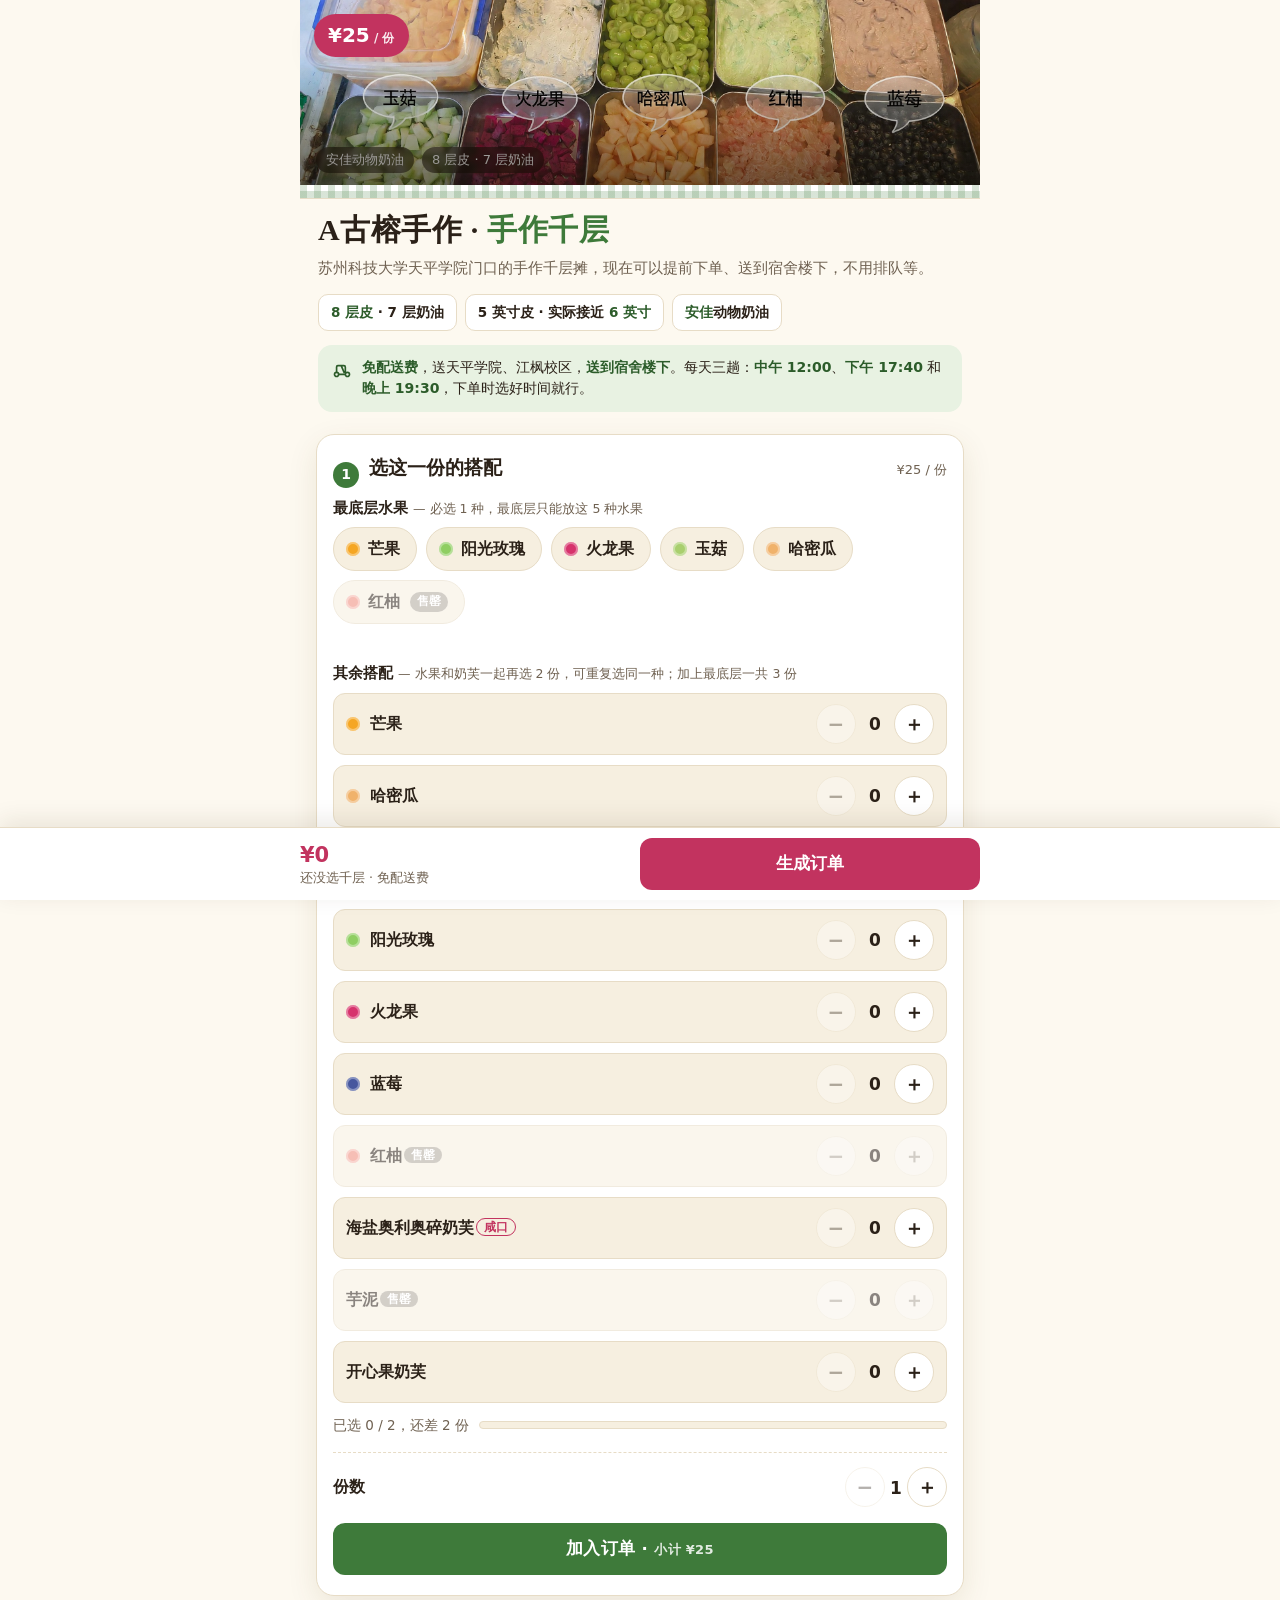
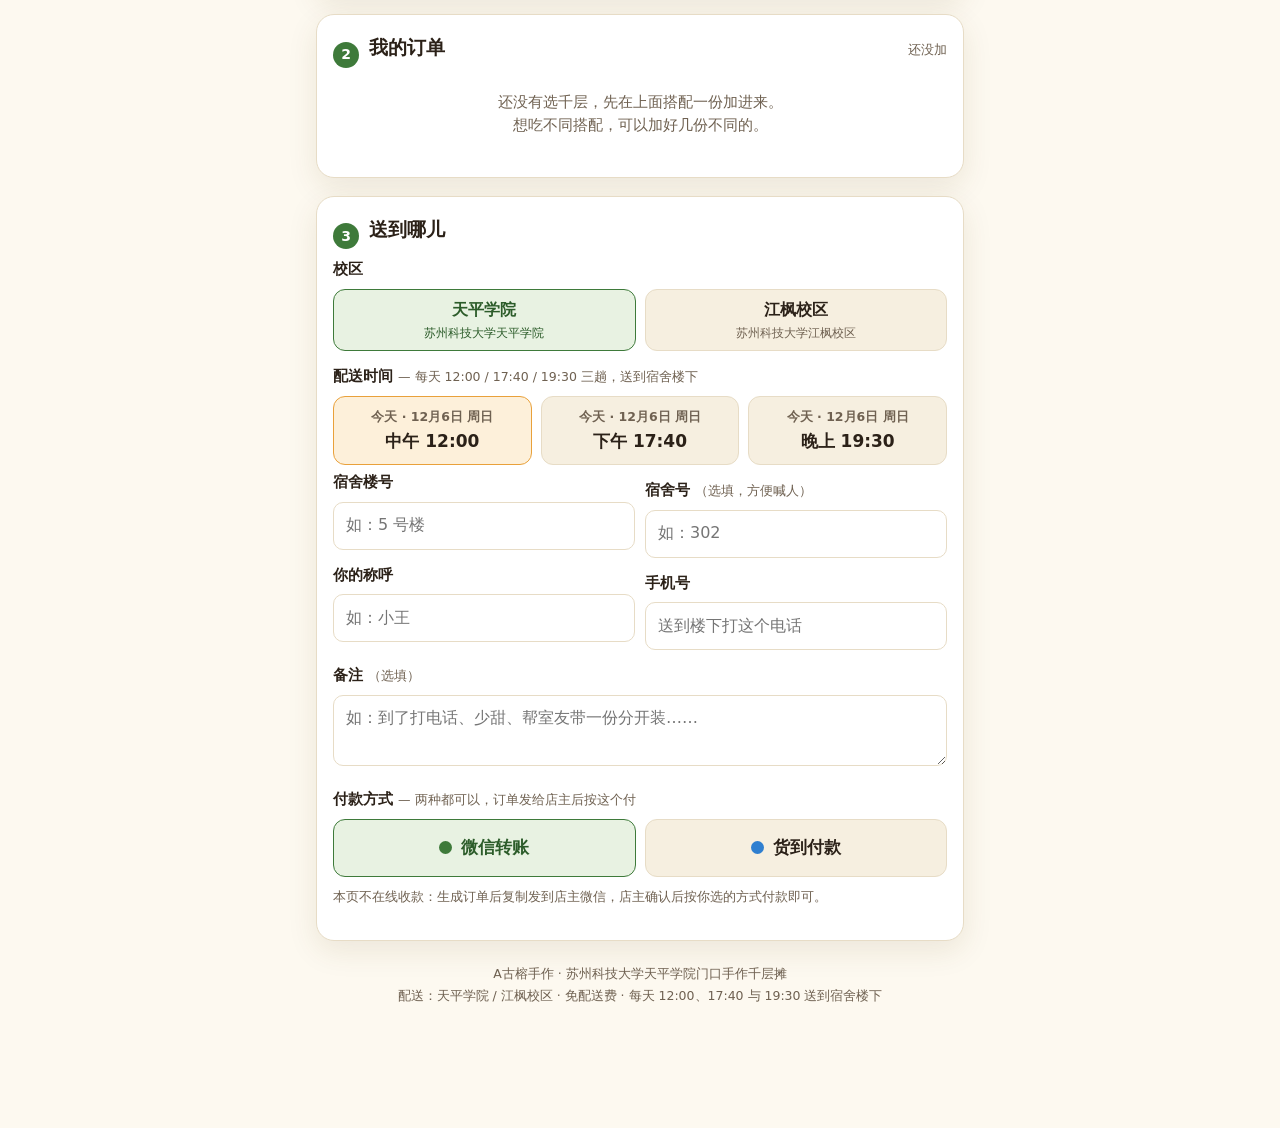
==== commit d8d02964: "芒果、阳光玫瑰上架" ====
--- a/index.html
+++ b/index.html
@@ -334,7 +334,7 @@
 </div>
 
 <div class="field">
-<span class="flabel">最底层水果 <span class="opt">— 必选 1 种，最底层只能放这 3 种水果</span></span>
+<span class="flabel">最底层水果 <span class="opt">— 必选 1 种，最底层只能放这 5 种水果</span></span>
 <div class="chip-grid" id="bottomGrid" role="group" aria-label="选择最底层水果"></div>
 </div>
 
@@ -467,10 +467,10 @@
 "use strict";
 var PRICE = 25;
 var FRUITS = [
-{name:"芒果", color:"#f5a623", soldOut:true},
+{name:"芒果", color:"#f5a623"},
 {name:"哈密瓜", color:"#f0b26b"},
 {name:"玉菇", color:"#a9cf6e"},
-{name:"阳光玫瑰", color:"#8fce62", soldOut:true},
+{name:"阳光玫瑰", color:"#8fce62"},
 {name:"火龙果", color:"#d6336c"},
 {name:"蓝莓", color:"#46579e"},
 {name:"红柚", color:"#f08a7a", soldOut:true}
@@ -591,7 +591,7 @@
 /* ---------- Add to cart ---------- */
 $("addBtn").addEventListener("click", function(){
 if (!state.bottom){
-showError($("buildError"), "先选最底层的水果：最底层只能放火龙果、玉菇、哈密瓜这 3 种。");
+showError($("buildError"), "先选最底层的水果：最底层只能放芒果、阳光玫瑰、火龙果、玉菇、哈密瓜这 5 种。");
 $("builder").scrollIntoView({behavior:"smooth", block:"start"});
 return;
 }
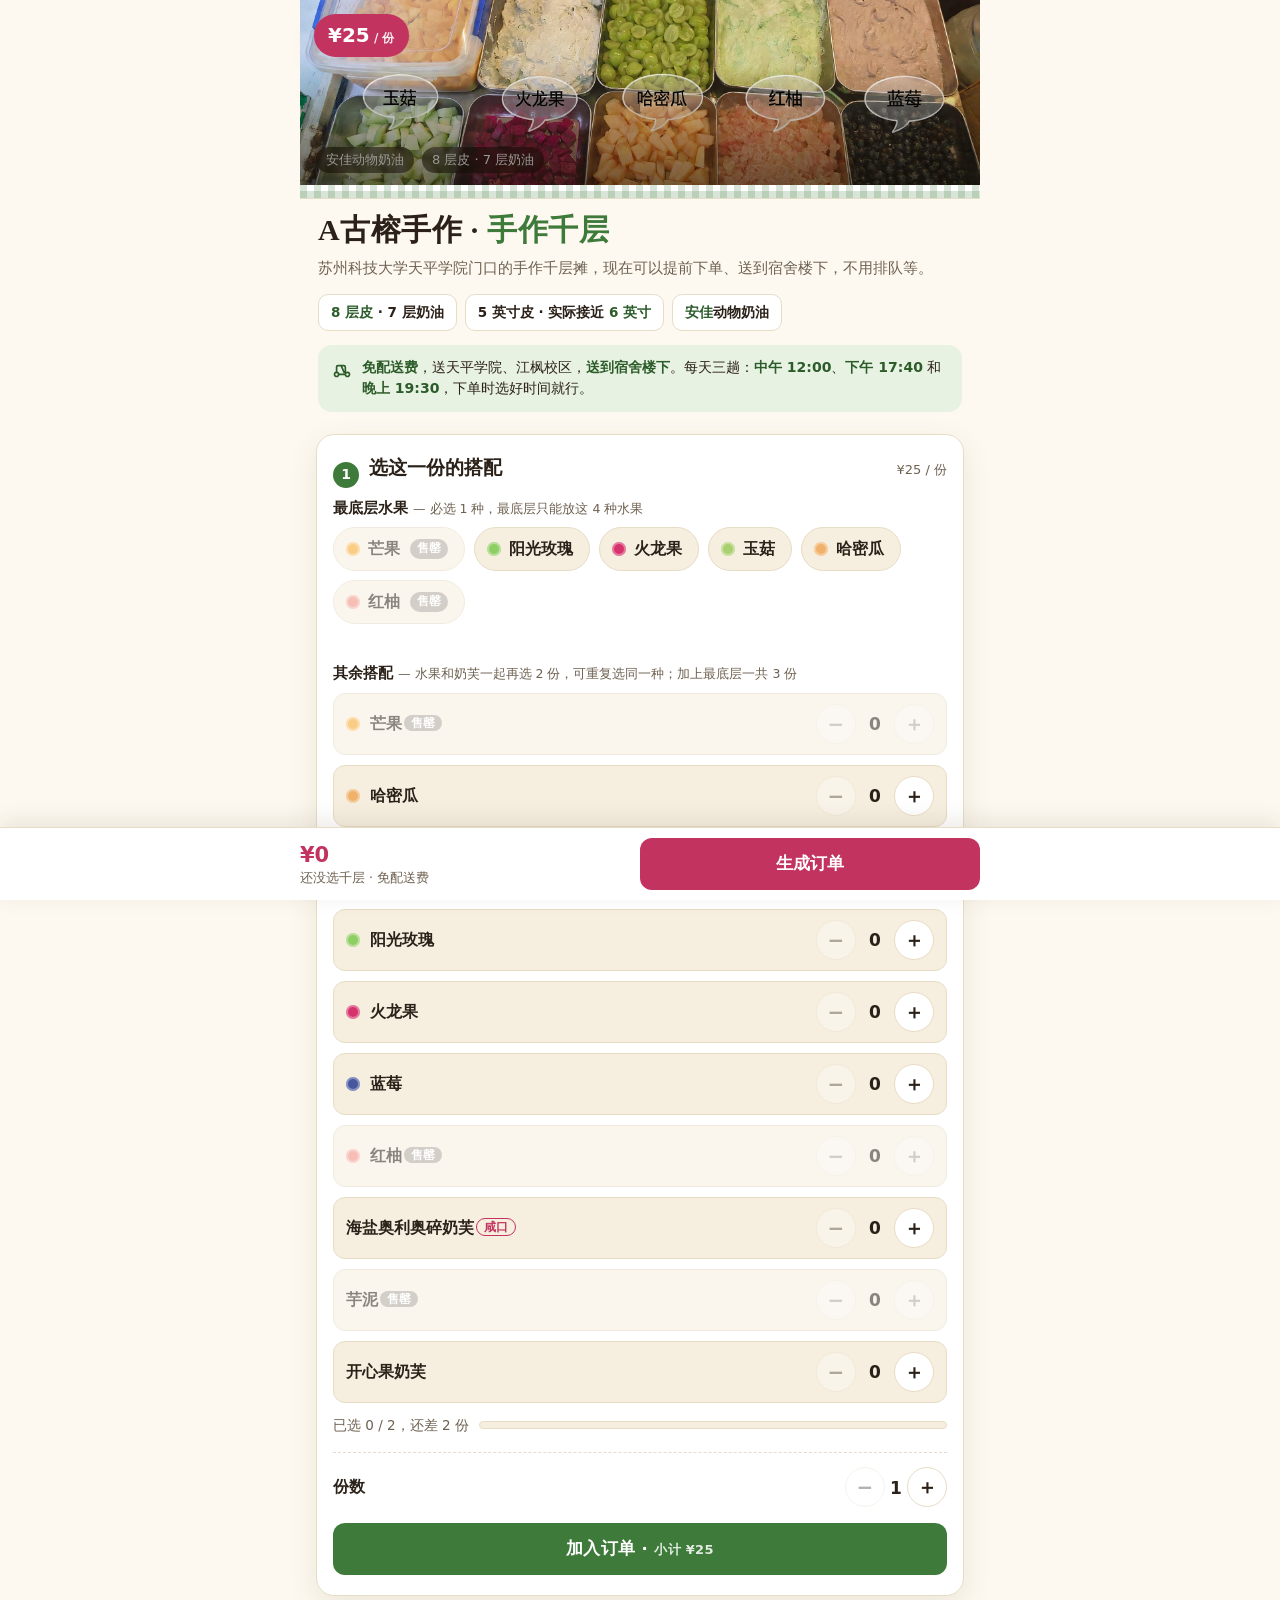
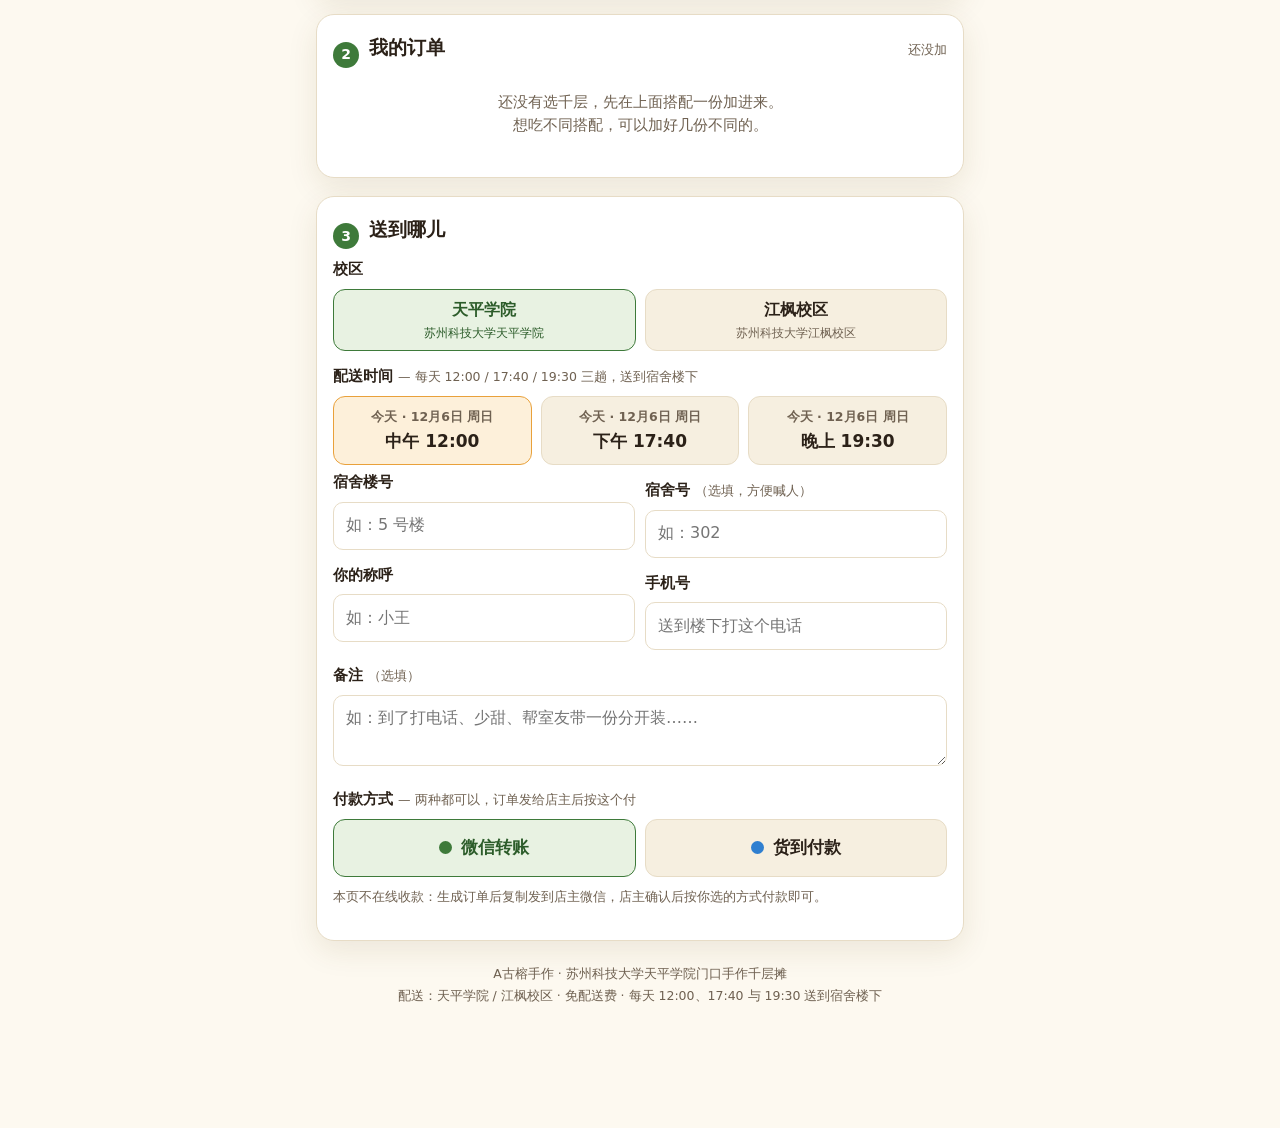
==== commit 1bf8de06: "芒果售罄" ====
--- a/index.html
+++ b/index.html
@@ -334,7 +334,7 @@
 </div>
 
 <div class="field">
-<span class="flabel">最底层水果 <span class="opt">— 必选 1 种，最底层只能放这 5 种水果</span></span>
+<span class="flabel">最底层水果 <span class="opt">— 必选 1 种，最底层只能放这 4 种水果</span></span>
 <div class="chip-grid" id="bottomGrid" role="group" aria-label="选择最底层水果"></div>
 </div>
 
@@ -467,7 +467,7 @@
 "use strict";
 var PRICE = 25;
 var FRUITS = [
-{name:"芒果", color:"#f5a623"},
+{name:"芒果", color:"#f5a623", soldOut:true},
 {name:"哈密瓜", color:"#f0b26b"},
 {name:"玉菇", color:"#a9cf6e"},
 {name:"阳光玫瑰", color:"#8fce62"},
@@ -591,7 +591,7 @@
 /* ---------- Add to cart ---------- */
 $("addBtn").addEventListener("click", function(){
 if (!state.bottom){
-showError($("buildError"), "先选最底层的水果：最底层只能放芒果、阳光玫瑰、火龙果、玉菇、哈密瓜这 5 种。");
+showError($("buildError"), "先选最底层的水果：最底层只能放阳光玫瑰、火龙果、玉菇、哈密瓜这 4 种。");
 $("builder").scrollIntoView({behavior:"smooth", block:"start"});
 return;
 }
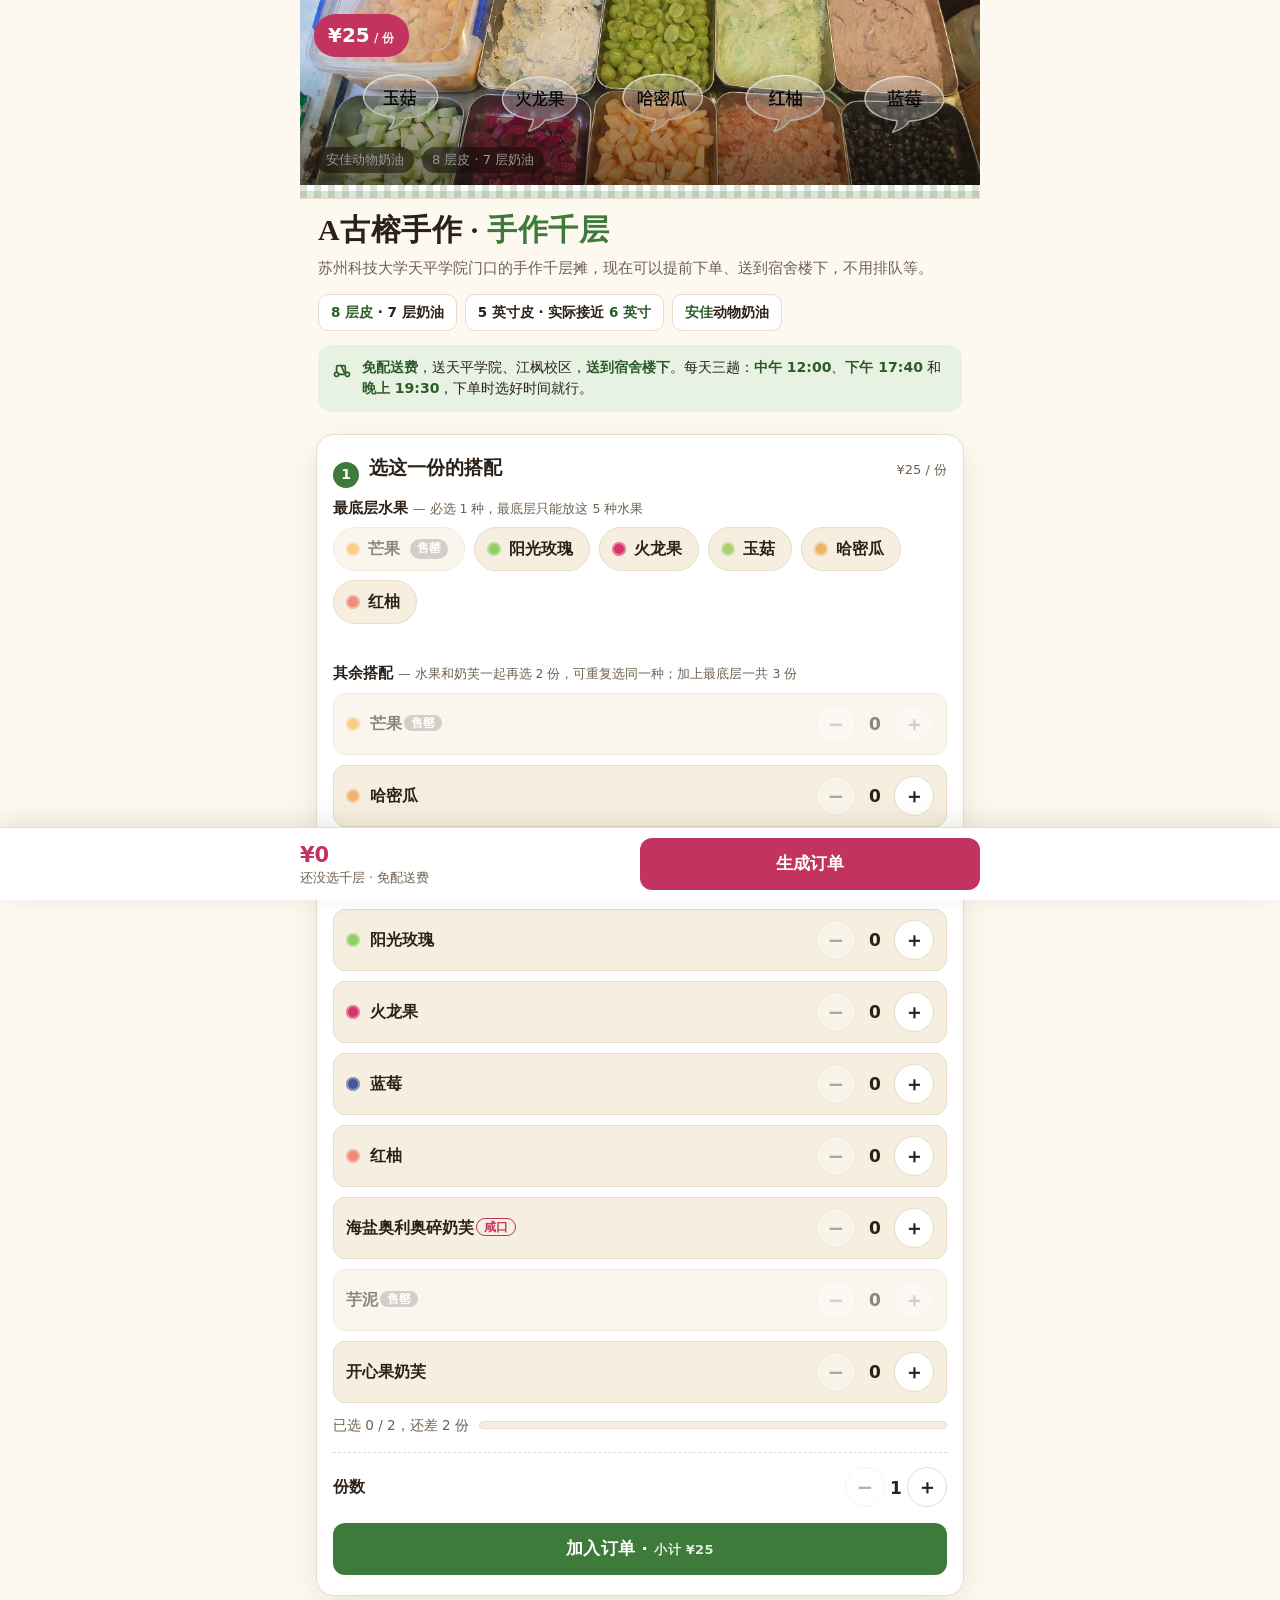
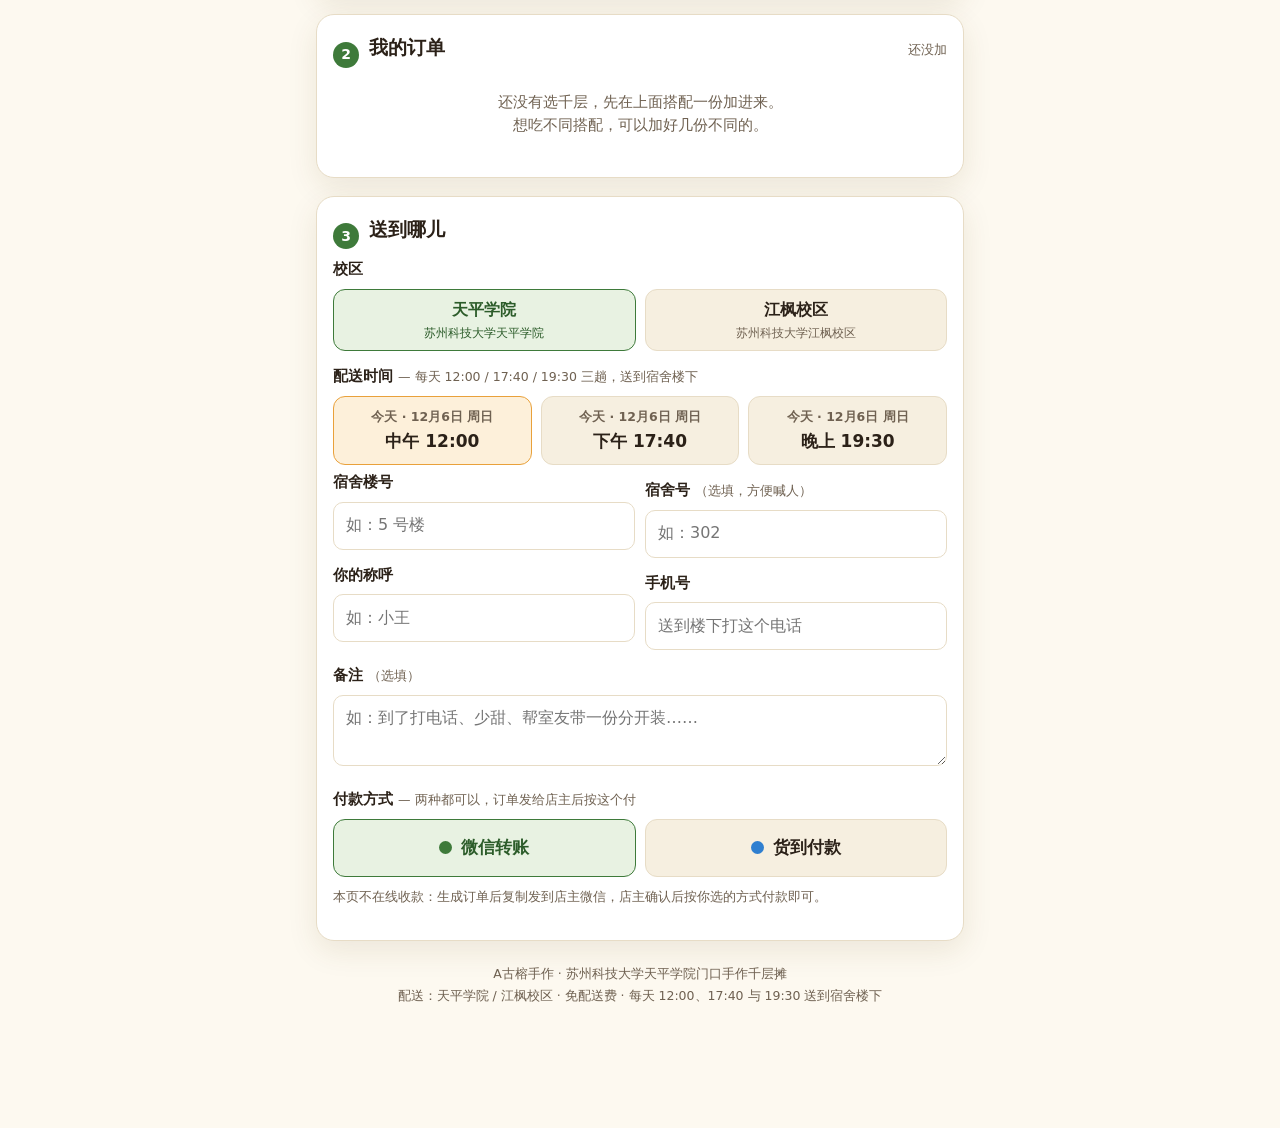
==== commit 1e8bf654: "红柚恢复上架" ====
--- a/index.html
+++ b/index.html
@@ -334,7 +334,7 @@
 </div>
 
 <div class="field">
-<span class="flabel">最底层水果 <span class="opt">— 必选 1 种，最底层只能放这 4 种水果</span></span>
+<span class="flabel">最底层水果 <span class="opt">— 必选 1 种，最底层只能放这 5 种水果</span></span>
 <div class="chip-grid" id="bottomGrid" role="group" aria-label="选择最底层水果"></div>
 </div>
 
@@ -473,7 +473,7 @@
 {name:"阳光玫瑰", color:"#8fce62"},
 {name:"火龙果", color:"#d6336c"},
 {name:"蓝莓", color:"#46579e"},
-{name:"红柚", color:"#f08a7a", soldOut:true}
+{name:"红柚", color:"#f08a7a"}
 ];
 var NAIFU = [
 {name:"海盐奥利奥碎奶芙", tag:"咸口", soldOut:false},
@@ -591,7 +591,7 @@
 /* ---------- Add to cart ---------- */
 $("addBtn").addEventListener("click", function(){
 if (!state.bottom){
-showError($("buildError"), "先选最底层的水果：最底层只能放阳光玫瑰、火龙果、玉菇、哈密瓜这 4 种。");
+showError($("buildError"), "先选最底层的水果：最底层只能放阳光玫瑰、火龙果、玉菇、哈密瓜、红柚这 5 种。");
 $("builder").scrollIntoView({behavior:"smooth", block:"start"});
 return;
 }
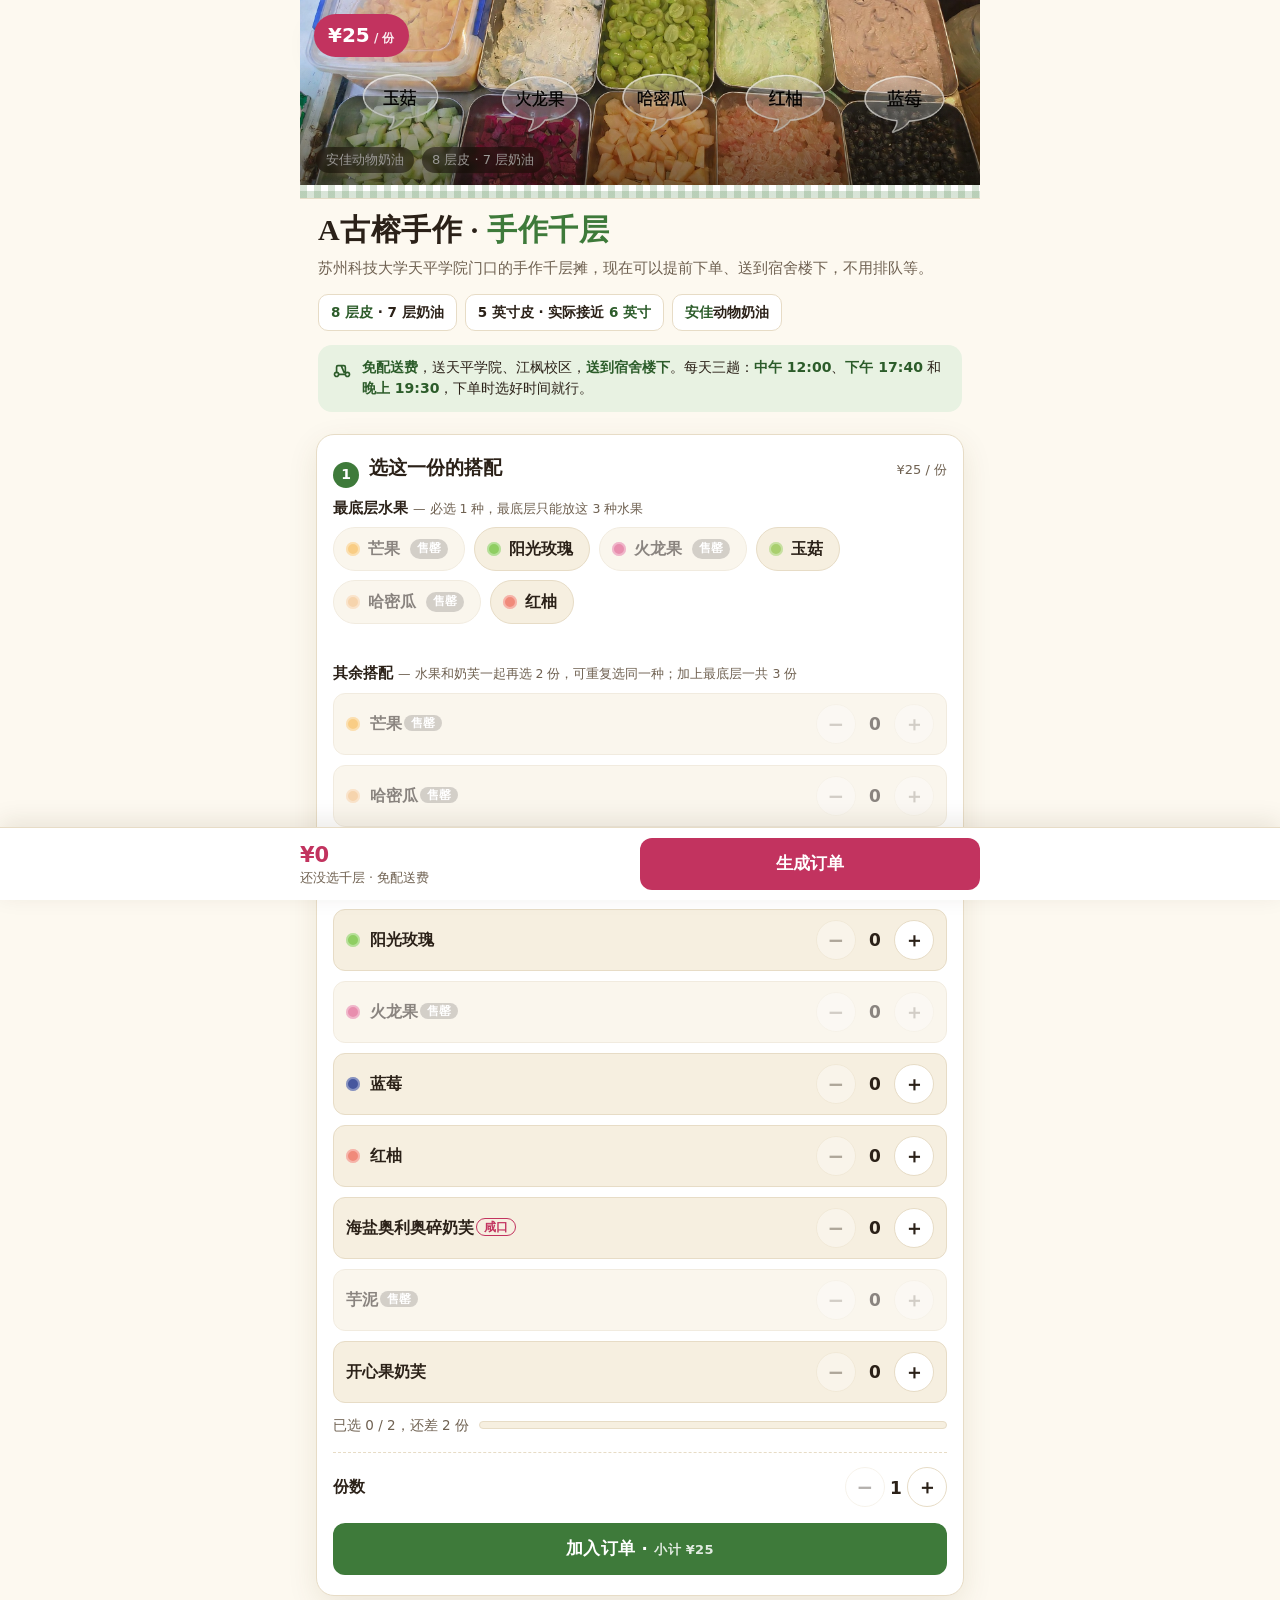
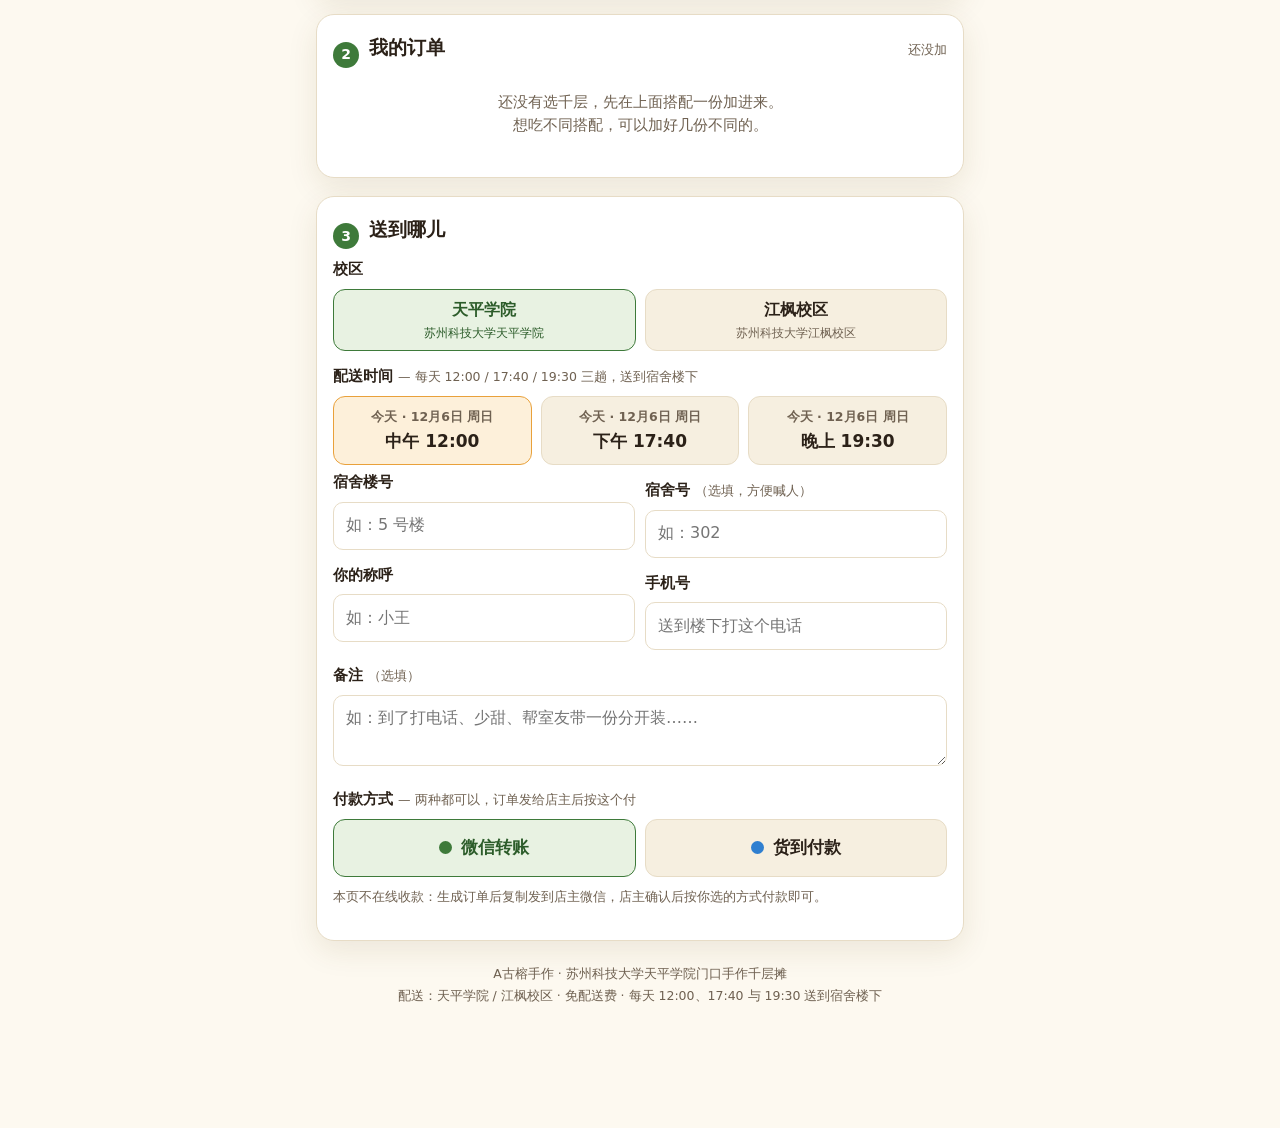
==== commit 28fa85b7: "哈密瓜、火龙果下架" ====
--- a/index.html
+++ b/index.html
@@ -334,7 +334,7 @@
 </div>
 
 <div class="field">
-<span class="flabel">最底层水果 <span class="opt">— 必选 1 种，最底层只能放这 5 种水果</span></span>
+<span class="flabel">最底层水果 <span class="opt">— 必选 1 种，最底层只能放这 3 种水果</span></span>
 <div class="chip-grid" id="bottomGrid" role="group" aria-label="选择最底层水果"></div>
 </div>
 
@@ -468,10 +468,10 @@
 var PRICE = 25;
 var FRUITS = [
 {name:"芒果", color:"#f5a623", soldOut:true},
-{name:"哈密瓜", color:"#f0b26b"},
+{name:"哈密瓜", color:"#f0b26b", soldOut:true},
 {name:"玉菇", color:"#a9cf6e"},
 {name:"阳光玫瑰", color:"#8fce62"},
-{name:"火龙果", color:"#d6336c"},
+{name:"火龙果", color:"#d6336c", soldOut:true},
 {name:"蓝莓", color:"#46579e"},
 {name:"红柚", color:"#f08a7a"}
 ];
@@ -591,7 +591,7 @@
 /* ---------- Add to cart ---------- */
 $("addBtn").addEventListener("click", function(){
 if (!state.bottom){
-showError($("buildError"), "先选最底层的水果：最底层只能放阳光玫瑰、火龙果、玉菇、哈密瓜、红柚这 5 种。");
+showError($("buildError"), "先选最底层的水果：最底层只能放阳光玫瑰、玉菇、红柚这 3 种。");
 $("builder").scrollIntoView({behavior:"smooth", block:"start"});
 return;
 }
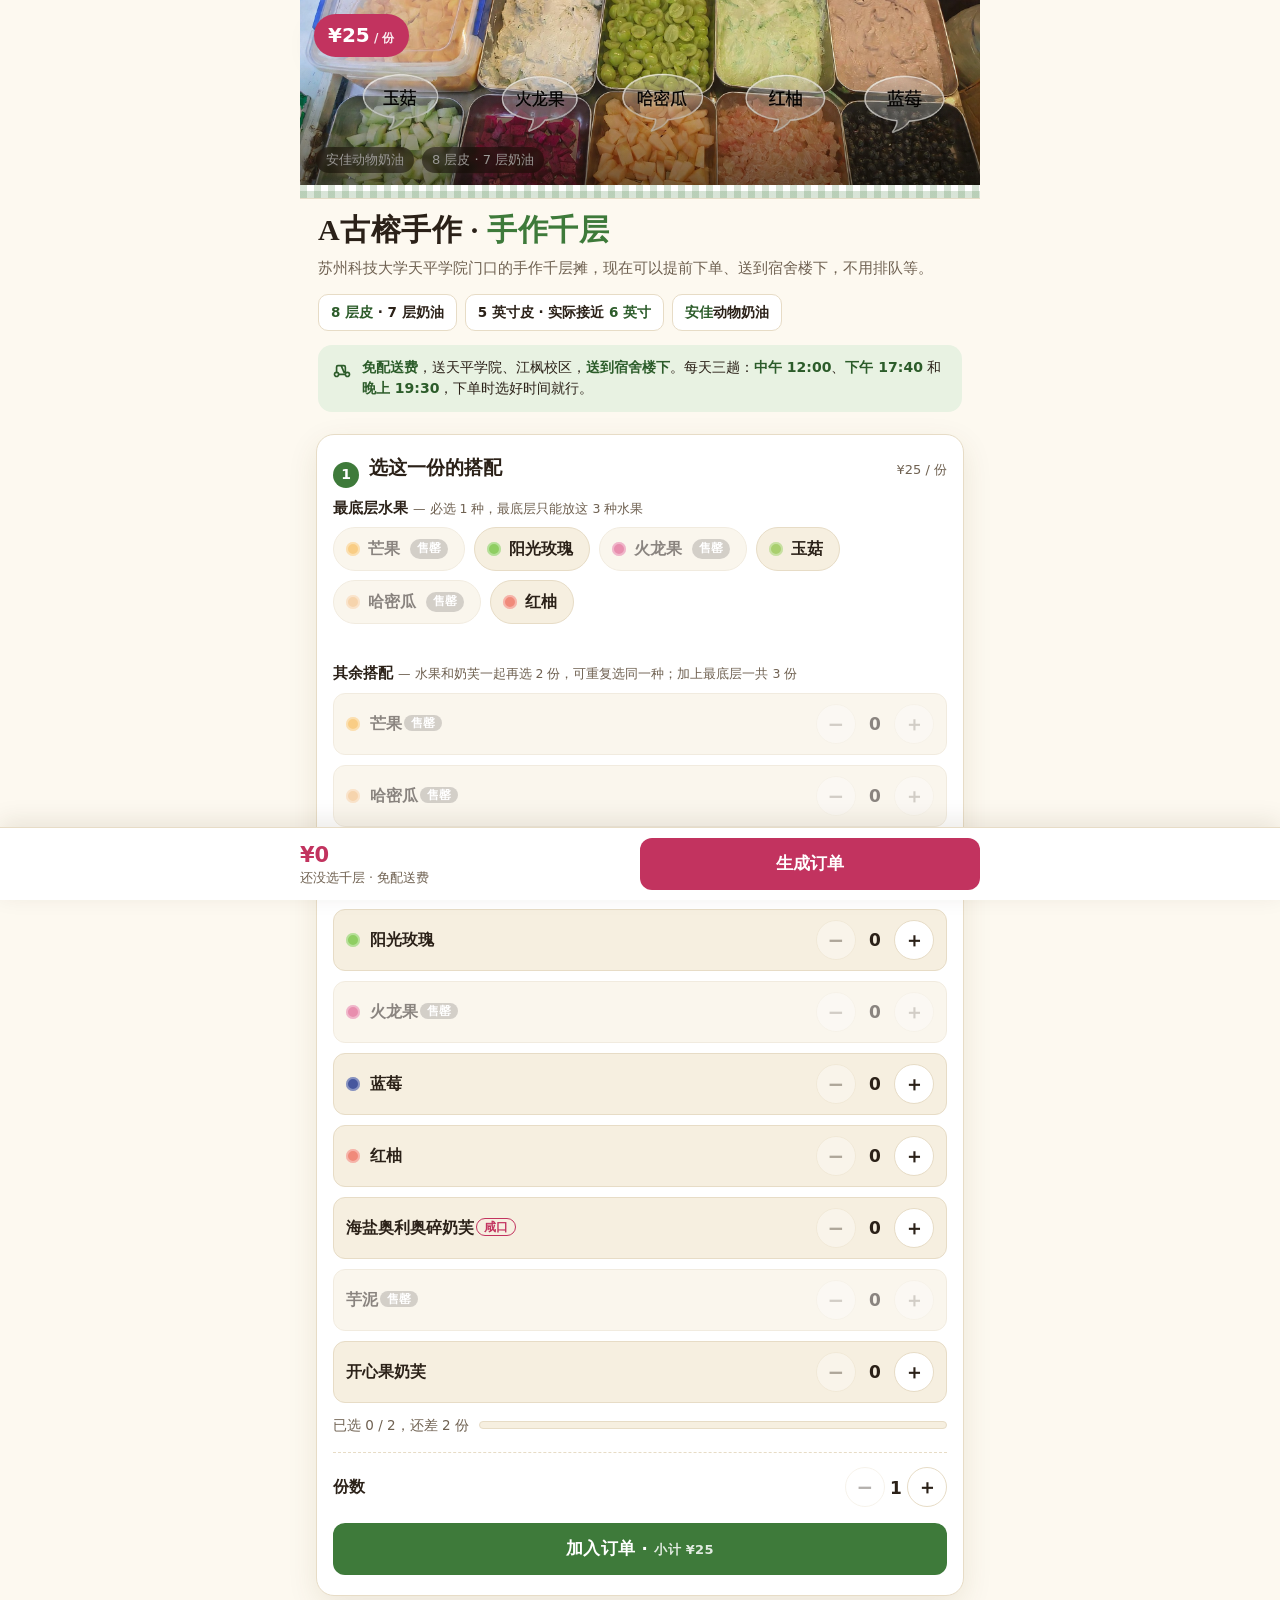
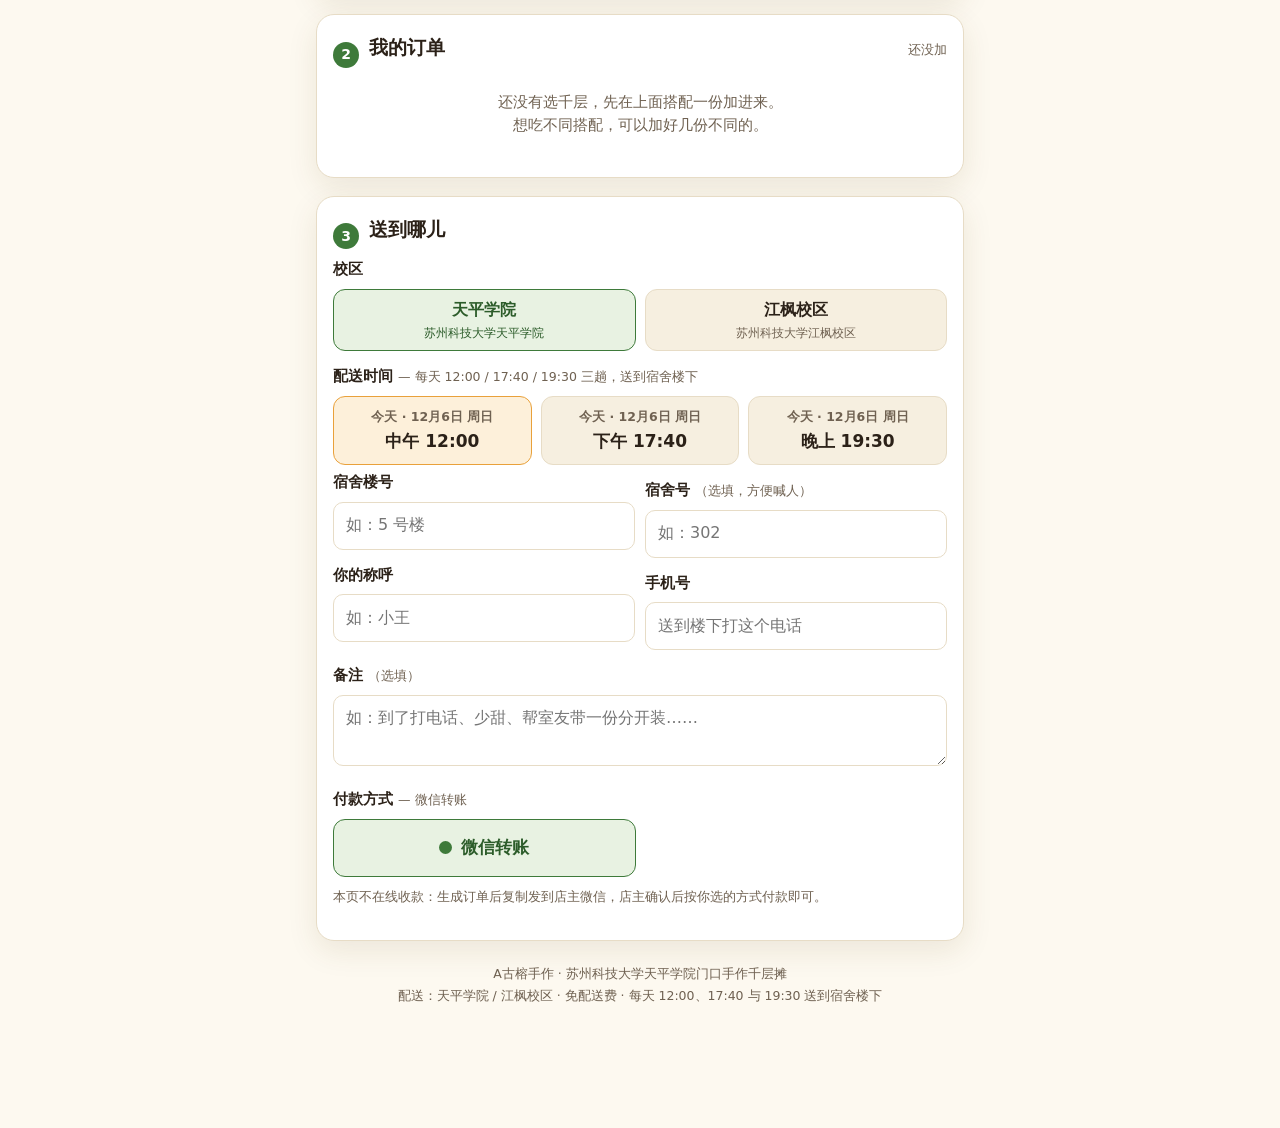
==== commit d8ed7b32: "取消货到付款，只留微信转账" ====
--- a/index.html
+++ b/index.html
@@ -420,10 +420,9 @@
 </div>
 
 <div class="field">
-<span class="flabel">付款方式 <span class="opt">— 两种都可以，订单发给店主后按这个付</span></span>
+<span class="flabel">付款方式 <span class="opt">— 微信转账</span></span>
 <div class="pay-grid" id="payGrid" role="group" aria-label="选择付款方式">
 <button type="button" class="pay-card" data-pay="微信转账" aria-pressed="true"><span class="pdot" style="background:#3e7a3a"></span>微信转账</button>
-<button type="button" class="pay-card" data-pay="货到付款" aria-pressed="false"><span class="pdot" style="background:#2f7fd0"></span>货到付款</button>
 </div>
 <p class="pay-note">本页不在线收款：生成订单后复制发到店主微信，店主确认后按你选的方式付款即可。</p>
 </div>
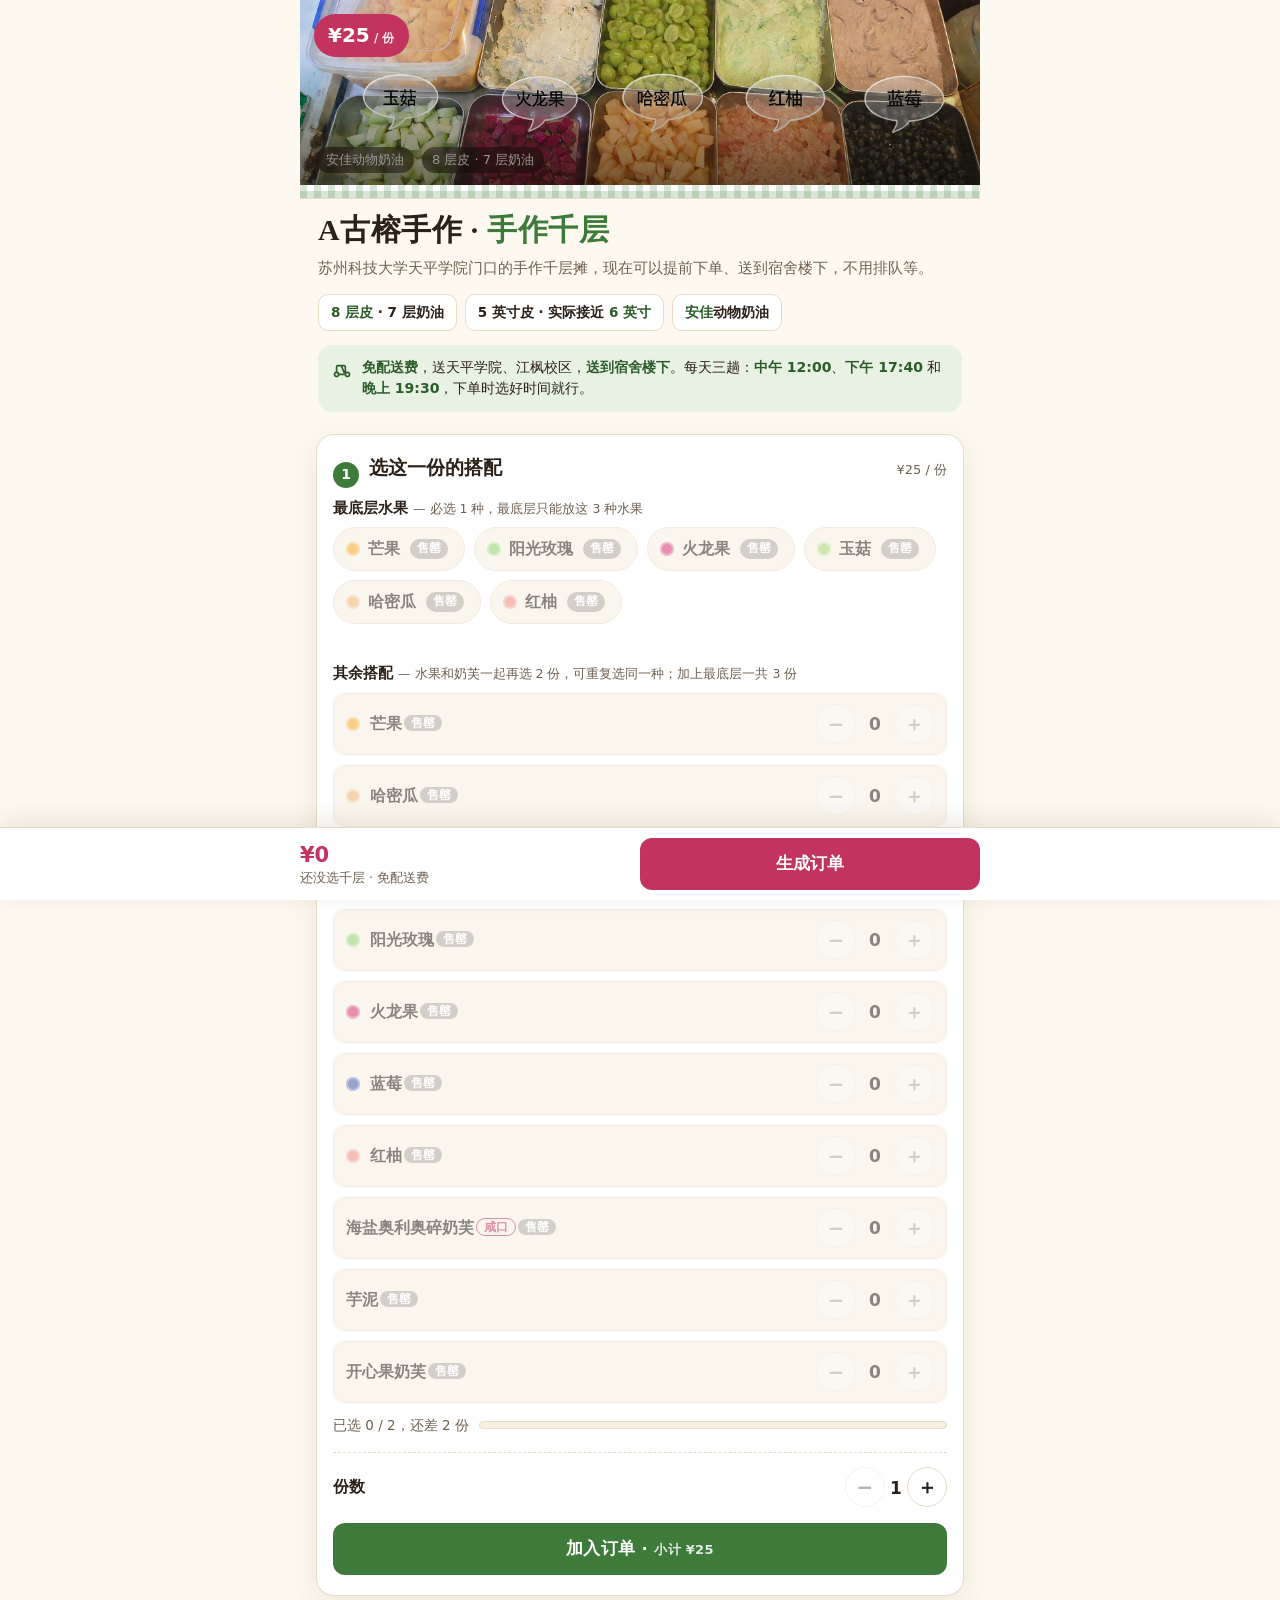
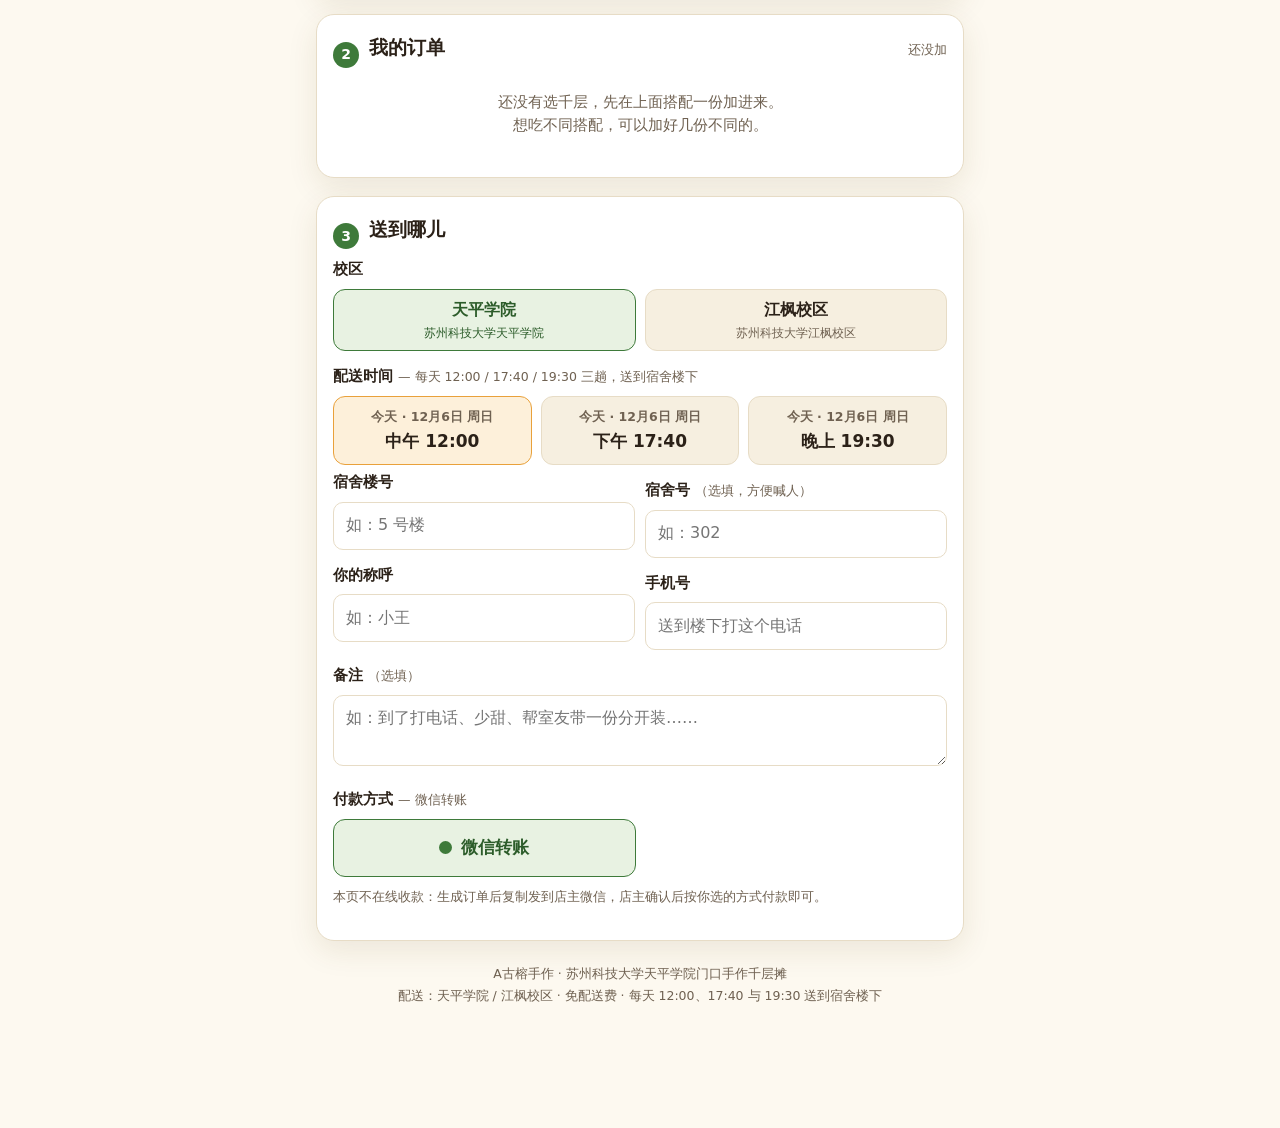
==== commit d2d56b31: "千层小料全部售罄" ====
--- a/index.html
+++ b/index.html
@@ -468,16 +468,16 @@
 var FRUITS = [
 {name:"芒果", color:"#f5a623", soldOut:true},
 {name:"哈密瓜", color:"#f0b26b", soldOut:true},
-{name:"玉菇", color:"#a9cf6e"},
-{name:"阳光玫瑰", color:"#8fce62"},
+{name:"玉菇", color:"#a9cf6e", soldOut:true},
+{name:"阳光玫瑰", color:"#8fce62", soldOut:true},
 {name:"火龙果", color:"#d6336c", soldOut:true},
-{name:"蓝莓", color:"#46579e"},
-{name:"红柚", color:"#f08a7a"}
+{name:"蓝莓", color:"#46579e", soldOut:true},
+{name:"红柚", color:"#f08a7a", soldOut:true}
 ];
 var NAIFU = [
-{name:"海盐奥利奥碎奶芙", tag:"咸口", soldOut:false},
+{name:"海盐奥利奥碎奶芙", tag:"咸口", soldOut:true},
 {name:"芋泥", tag:"", soldOut:true},
-{name:"开心果奶芙", tag:"", soldOut:false}
+{name:"开心果奶芙", tag:"", soldOut:true}
 ];
 
 var BOTTOM_FRUITS = ["芒果","阳光玫瑰","火龙果","玉菇","哈密瓜","红柚"];
